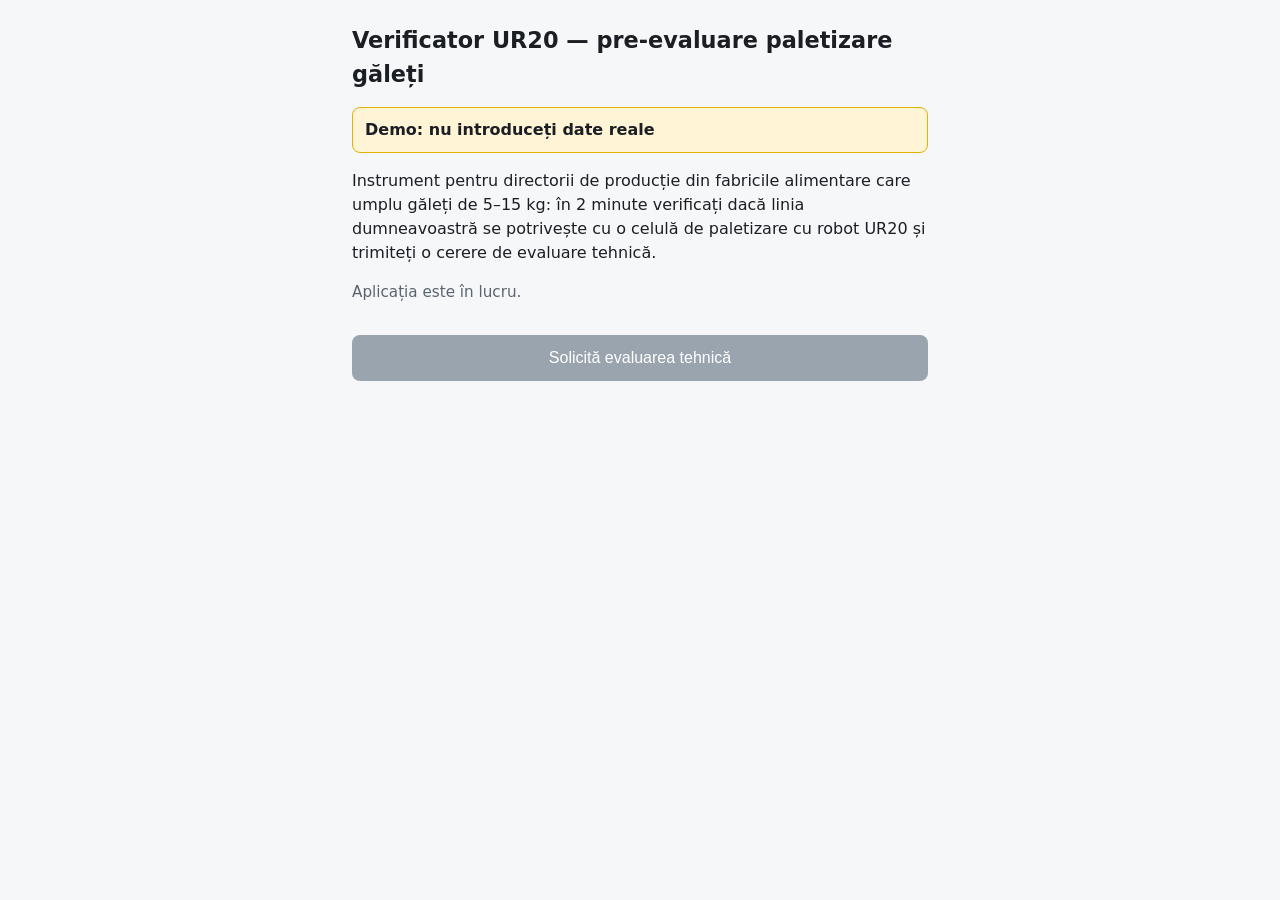
==== index.html @ 336b8db0 "Schelet Verificator UR20 (demo) Co-Authored-By: Claude Opus 5.5 <noreply@anthropic.com>" ====
<!doctype html>
<html lang="ro">
<head>
<meta charset="utf-8">
<meta name="viewport" content="width=device-width, initial-scale=1">
<title>Verificator UR20 — pre-evaluare paletizare găleți</title>
<style>
  body{margin:0;font-family:system-ui,-apple-system,Segoe UI,Roboto,sans-serif;background:#f6f7f9;color:#1b1f24;line-height:1.5}
  main{max-width:36rem;margin:0 auto;padding:24px 16px}
  h1{font-size:1.4rem;margin:0 0 12px}
  .demo{background:#fff4d6;border:1px solid #e0b400;border-radius:8px;padding:10px 12px;font-weight:600}
  .wip{color:#5a6470;font-size:.95rem}
  button{width:100%;padding:14px;font-size:1rem;border:0;border-radius:8px;background:#9aa4ae;color:#fff;margin-top:16px}
</style>
</head>
<body>
<main>
  <h1>Verificator UR20 — pre-evaluare paletizare găleți</h1>
  <p class="demo">Demo: nu introduceți date reale</p>
  <p>Instrument pentru directorii de producție din fabricile alimentare care umplu găleți de 5–15 kg: în 2 minute verificați dacă linia dumneavoastră se potrivește cu o celulă de paletizare cu robot UR20 și trimiteți o cerere de evaluare tehnică.</p>
  <p class="wip">Aplicația este în lucru.</p>
  <button type="button" disabled>Solicită evaluarea tehnică</button>
</main>
</body>
</html>
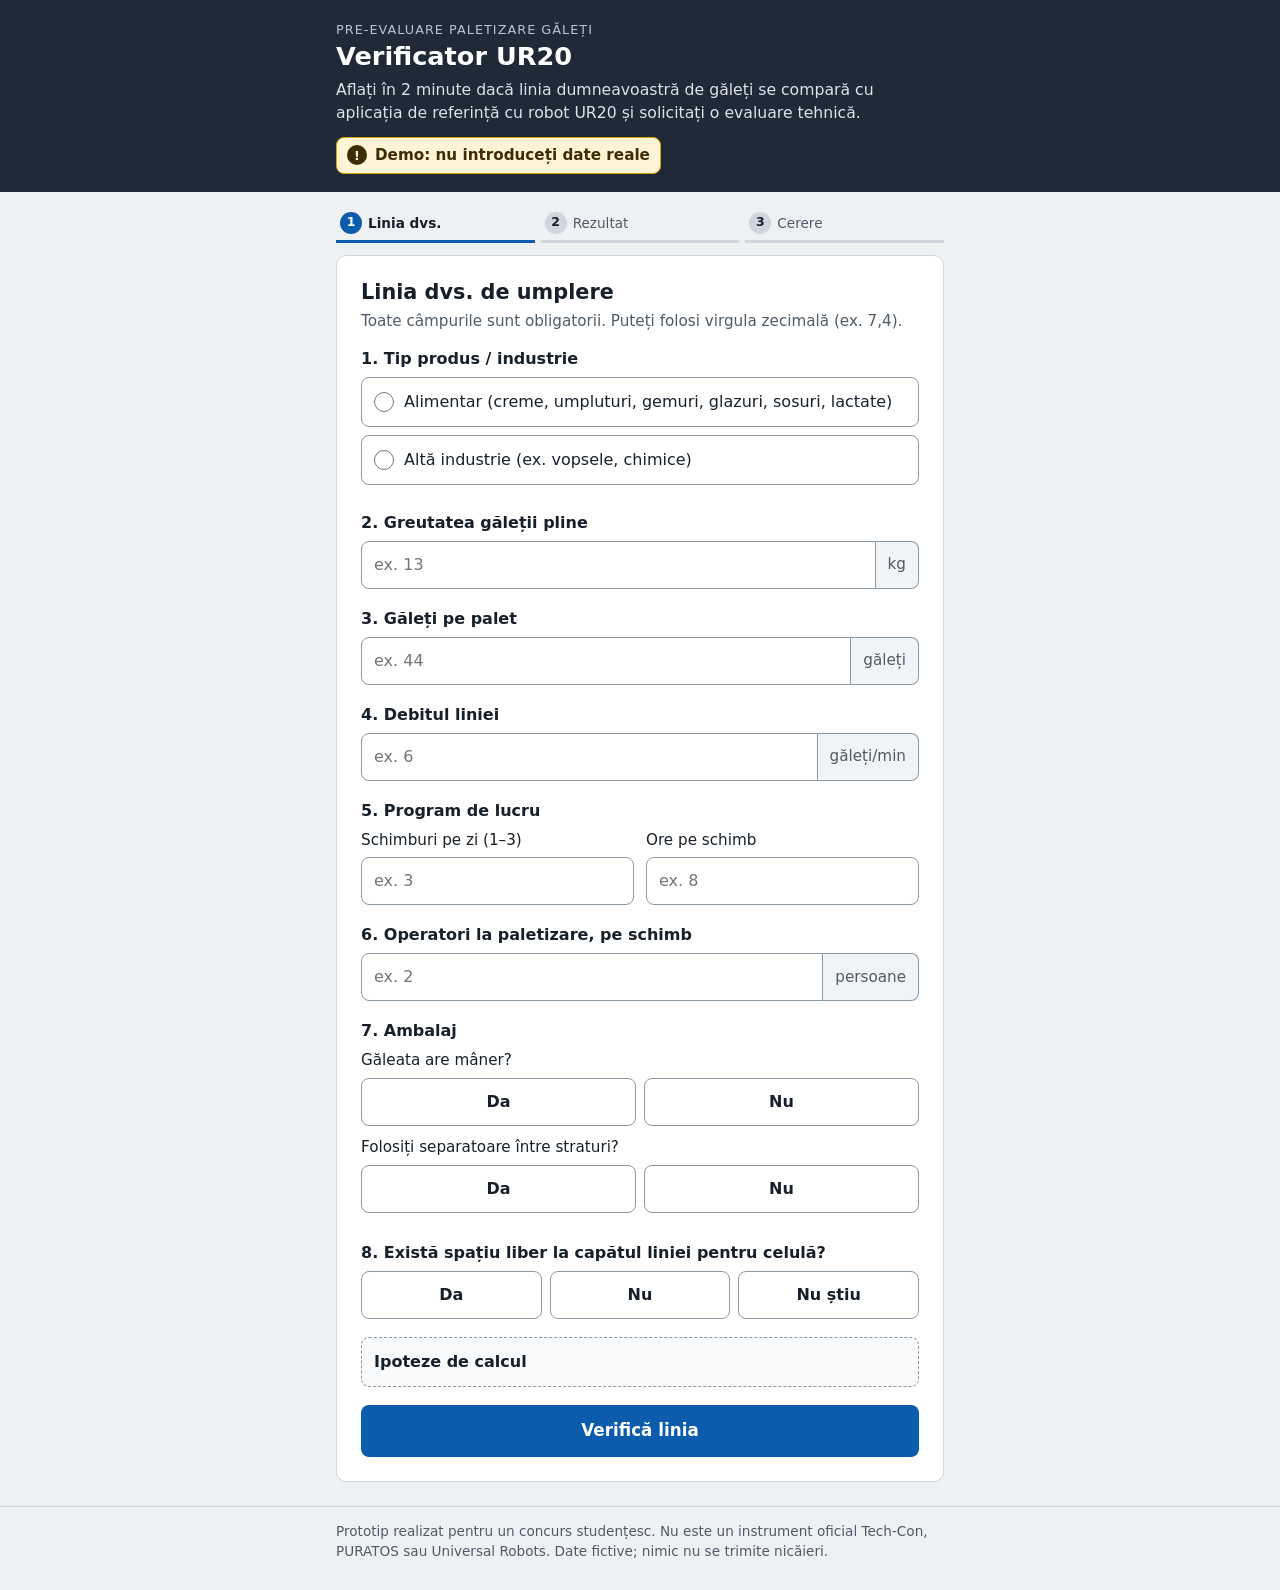
==== commit 042bc098: "B3: formular, rezultat, cerere" ====
--- a/index.html
+++ b/index.html
@@ -2,24 +2,222 @@
 <html lang="ro">
 <head>
 <meta charset="utf-8">
-<meta name="viewport" content="width=device-width, initial-scale=1">
-<title>Verificator UR20 — pre-evaluare paletizare găleți</title>
-<style>
-  body{margin:0;font-family:system-ui,-apple-system,Segoe UI,Roboto,sans-serif;background:#f6f7f9;color:#1b1f24;line-height:1.5}
-  main{max-width:36rem;margin:0 auto;padding:24px 16px}
-  h1{font-size:1.4rem;margin:0 0 12px}
-  .demo{background:#fff4d6;border:1px solid #e0b400;border-radius:8px;padding:10px 12px;font-weight:600}
-  .wip{color:#5a6470;font-size:.95rem}
-  button{width:100%;padding:14px;font-size:1rem;border:0;border-radius:8px;background:#9aa4ae;color:#fff;margin-top:16px}
-</style>
+<meta name="viewport" content="width=device-width, initial-scale=1, viewport-fit=cover">
+<meta name="theme-color" content="#1f2a36">
+<meta name="description" content="Pre-evaluare în 2 minute: se compară linia dvs. de umplere a găleților cu aplicația de referință cu robot UR20.">
+<title>Verificator UR20</title>
+<link rel="stylesheet" href="./style.css">
 </head>
 <body>
-<main>
-  <h1>Verificator UR20 — pre-evaluare paletizare găleți</h1>
-  <p class="demo">Demo: nu introduceți date reale</p>
-  <p>Instrument pentru directorii de producție din fabricile alimentare care umplu găleți de 5–15 kg: în 2 minute verificați dacă linia dumneavoastră se potrivește cu o celulă de paletizare cu robot UR20 și trimiteți o cerere de evaluare tehnică.</p>
-  <p class="wip">Aplicația este în lucru.</p>
-  <button type="button" disabled>Solicită evaluarea tehnică</button>
+<header class="antet">
+  <div class="continut">
+    <p class="supratitlu">Pre-evaluare paletizare găleți</p>
+    <h1>Verificator UR20</h1>
+    <p class="subtitlu">Aflați în 2 minute dacă linia dumneavoastră de găleți se compară cu aplicația de referință cu robot UR20 și solicitați o evaluare tehnică.</p>
+    <p class="demo" role="note"><span class="demo-semn" aria-hidden="true">!</span> Demo: nu introduceți date reale</p>
+  </div>
+</header>
+
+<nav class="pasi continut" aria-label="Pașii verificării">
+  <ol>
+    <li id="pas-ind-1" class="activ" aria-current="step"><span class="nr">1</span> Linia dvs.</li>
+    <li id="pas-ind-2"><span class="nr">2</span> Rezultat</li>
+    <li id="pas-ind-3"><span class="nr">3</span> Cerere</li>
+  </ol>
+</nav>
+
+<main class="continut">
+
+  <!-- PAS 1: formular -->
+  <section id="ecran-linie" class="ecran" aria-labelledby="titlu-linie">
+    <h2 id="titlu-linie" tabindex="-1">Linia dvs. de umplere</h2>
+    <p class="indicatie">Toate câmpurile sunt obligatorii. Puteți folosi virgula zecimală (ex. 7,4).</p>
+
+    <form id="form-linie" novalidate>
+      <fieldset class="camp" id="camp-industrie">
+        <legend>1. Tip produs / industrie</legend>
+        <label class="optiune"><input type="radio" name="industrie" id="industrie-alimentar" value="alimentar"> <span>Alimentar (creme, umpluturi, gemuri, glazuri, sosuri, lactate)</span></label>
+        <label class="optiune"><input type="radio" name="industrie" id="industrie-alta" value="alta"> <span>Altă industrie (ex. vopsele, chimice)</span></label>
+        <p class="eroare" id="err-industrie" aria-live="polite"></p>
+      </fieldset>
+
+      <div class="camp" id="camp-greutate">
+        <label for="greutate">2. Greutatea găleții pline</label>
+        <div class="cu-unitate"><input type="text" id="greutate" name="greutate" inputmode="decimal" autocomplete="off" placeholder="ex. 13" aria-describedby="err-greutate"><span class="unitate">kg</span></div>
+        <p class="eroare" id="err-greutate" aria-live="polite"></p>
+      </div>
+
+      <div class="camp" id="camp-galeti-palet">
+        <label for="galeti-palet">3. Găleți pe palet</label>
+        <div class="cu-unitate"><input type="text" id="galeti-palet" name="galeti-palet" inputmode="decimal" autocomplete="off" placeholder="ex. 44" aria-describedby="err-galeti-palet"><span class="unitate">găleți</span></div>
+        <p class="eroare" id="err-galeti-palet" aria-live="polite"></p>
+      </div>
+
+      <div class="camp" id="camp-debit">
+        <label for="debit">4. Debitul liniei</label>
+        <div class="cu-unitate"><input type="text" id="debit" name="debit" inputmode="decimal" autocomplete="off" placeholder="ex. 6" aria-describedby="err-debit"><span class="unitate">găleți/min</span></div>
+        <p class="eroare" id="err-debit" aria-live="polite"></p>
+      </div>
+
+      <fieldset class="camp" id="camp-program">
+        <legend>5. Program de lucru</legend>
+        <div class="doua">
+          <div>
+            <label for="schimburi" class="sub">Schimburi pe zi (1–3)</label>
+            <input type="text" id="schimburi" name="schimburi" inputmode="numeric" autocomplete="off" placeholder="ex. 3" aria-describedby="err-schimburi">
+            <p class="eroare" id="err-schimburi" aria-live="polite"></p>
+          </div>
+          <div>
+            <label for="ore" class="sub">Ore pe schimb</label>
+            <input type="text" id="ore" name="ore" inputmode="decimal" autocomplete="off" placeholder="ex. 8" aria-describedby="err-ore">
+            <p class="eroare" id="err-ore" aria-live="polite"></p>
+          </div>
+        </div>
+      </fieldset>
+
+      <div class="camp" id="camp-operatori">
+        <label for="operatori">6. Operatori la paletizare, pe schimb</label>
+        <div class="cu-unitate"><input type="text" id="operatori" name="operatori" inputmode="numeric" autocomplete="off" placeholder="ex. 2" aria-describedby="err-operatori"><span class="unitate">persoane</span></div>
+        <p class="eroare" id="err-operatori" aria-live="polite"></p>
+      </div>
+
+      <fieldset class="camp" id="camp-ambalaj">
+        <legend>7. Ambalaj</legend>
+        <div class="intrebare">
+          <p class="sub" id="lbl-maner">Găleata are mâner?</p>
+          <div class="segmente" role="radiogroup" aria-labelledby="lbl-maner">
+            <label class="segment"><input type="radio" name="maner" id="maner-da" value="da"><span>Da</span></label>
+            <label class="segment"><input type="radio" name="maner" id="maner-nu" value="nu"><span>Nu</span></label>
+          </div>
+          <p class="eroare" id="err-maner" aria-live="polite"></p>
+        </div>
+        <div class="intrebare">
+          <p class="sub" id="lbl-separator">Folosiți separatoare între straturi?</p>
+          <div class="segmente" role="radiogroup" aria-labelledby="lbl-separator">
+            <label class="segment"><input type="radio" name="separator" id="separator-da" value="da"><span>Da</span></label>
+            <label class="segment"><input type="radio" name="separator" id="separator-nu" value="nu"><span>Nu</span></label>
+          </div>
+          <p class="eroare" id="err-separator" aria-live="polite"></p>
+        </div>
+      </fieldset>
+
+      <fieldset class="camp" id="camp-spatiu">
+        <legend>8. Există spațiu liber la capătul liniei pentru celulă?</legend>
+        <div class="segmente trei">
+          <label class="segment"><input type="radio" name="spatiu" id="spatiu-da" value="da"><span>Da</span></label>
+          <label class="segment"><input type="radio" name="spatiu" id="spatiu-nu" value="nu"><span>Nu</span></label>
+          <label class="segment"><input type="radio" name="spatiu" id="spatiu-nu_stiu" value="nu_stiu"><span>Nu știu</span></label>
+        </div>
+        <p class="eroare" id="err-spatiu" aria-live="polite"></p>
+      </fieldset>
+
+      <details class="ipoteze" id="ipoteze">
+        <summary>Ipoteze de calcul</summary>
+        <div class="camp" id="camp-gripper">
+          <label for="gripper">Greutatea gripperului (ipoteză, editabilă)</label>
+          <div class="cu-unitate"><input type="text" id="gripper" name="gripper" inputmode="decimal" autocomplete="off" value="5" aria-describedby="err-gripper nota-gripper"><span class="unitate">kg</span></div>
+          <p class="eroare" id="err-gripper" aria-live="polite"></p>
+          <p class="mic" id="nota-gripper">Sarcina totală = greutatea găleții + gripperul; o găleată pe ciclu. Capacitatea UR20 folosită: 20 kg (sarcina nominală din fișa tehnică Universal Robots).</p>
+        </div>
+      </details>
+
+      <div id="zona-exemple"></div>
+
+      <p class="eroare eroare-form" id="err-form" aria-live="polite"></p>
+      <button type="submit" class="btn btn-principal" id="btn-verifica">Verifică linia</button>
+    </form>
+  </section>
+
+  <!-- PAS 2: rezultat -->
+  <section id="ecran-rezultat" class="ecran" aria-labelledby="titlu-rezultat" hidden>
+    <h2 id="titlu-rezultat" tabindex="-1">Rezultatul pre-evaluării</h2>
+
+    <div id="verdict" class="verdict" role="status"></div>
+
+    <div id="bloc-motive" class="bloc" hidden>
+      <h3>De ce</h3>
+      <ul id="lista-motive" class="lista-motive"></ul>
+    </div>
+
+    <div id="bloc-note" class="bloc" hidden>
+      <h3>De reținut</h3>
+      <ul id="lista-note" class="lista-note"></ul>
+    </div>
+
+    <div class="bloc">
+      <h3>Calculele dvs. <span class="eticheta-ipoteza">pe baza datelor introduse și a ipotezelor</span></h3>
+      <div id="calcule" class="calcule"></div>
+    </div>
+
+    <div class="bloc referinta">
+      <h3>Referință PURATOS <span class="eticheta-fapt">rezultate de test</span></h3>
+      <ul class="lista-ref">
+        <li>Găleți de 5 kg și 13 kg; 100 de găleți de 5 kg sau 44 de 13 kg pe europalet.</li>
+        <li>Țintă: minimum 6 găleți/min. Testat: 8,6 găleți/min la 5 kg și 7,4 găleți/min la 13 kg.</li>
+      </ul>
+      <p class="fix">Valorile de referință sunt rezultate de test din aplicația PURATOS, nu garanții pentru linia dumneavoastră.</p>
+      <p class="fix">Rămân manuale: schimbarea paleților și amplasarea separatoarelor.</p>
+      <p class="fix">Celula nu acoperă: transportul paleților, înfolierea și expedierea.</p>
+    </div>
+
+    <div class="actiuni">
+      <button type="button" class="btn btn-principal" id="btn-solicita">Solicită evaluarea tehnică</button>
+      <button type="button" class="btn btn-secundar" id="btn-modifica">Modifică datele</button>
+    </div>
+  </section>
+
+  <!-- PAS 3: cerere -->
+  <section id="ecran-cerere" class="ecran" aria-labelledby="titlu-cerere" hidden>
+    <h2 id="titlu-cerere" tabindex="-1">Cerere de evaluare tehnică</h2>
+    <p class="demo demo-mic" role="note"><span class="demo-semn" aria-hidden="true">!</span> Demo: folosiți date fictive</p>
+    <p class="indicatie">Cererea se salvează doar în acest browser. Dacă lipsește ceva, o salvăm oricum și o marcăm „Cerere incompletă”.</p>
+
+    <form id="form-cerere" novalidate>
+      <div class="camp">
+        <label for="firma">Firma</label>
+        <input type="text" id="firma" name="firma" autocomplete="off" placeholder="ex. Fabrica Demo SRL">
+      </div>
+      <div class="camp">
+        <label for="rol">Rolul dvs.</label>
+        <select id="rol" name="rol">
+          <option value="">Alegeți rolul</option>
+          <option>Director de producție / de fabrică</option>
+          <option>Responsabil investiții</option>
+          <option>Responsabil SSM</option>
+          <option>Alt rol</option>
+        </select>
+      </div>
+      <div class="camp">
+        <label for="judet">Județul fabricii</label>
+        <select id="judet" name="judet">
+          <option value="">Alegeți județul</option>
+        </select>
+      </div>
+      <div class="actiuni">
+        <button type="submit" class="btn btn-principal" id="btn-trimite">Trimite cererea</button>
+        <button type="button" class="btn btn-secundar" id="btn-inapoi-rezultat">Înapoi la rezultat</button>
+      </div>
+    </form>
+  </section>
+
+  <!-- Confirmare: fișa de pre-evaluare -->
+  <section id="ecran-confirmare" class="ecran" aria-labelledby="titlu-confirmare" hidden>
+    <h2 id="titlu-confirmare" tabindex="-1">Fișa de pre-evaluare</h2>
+    <div id="fisa" class="fisa"></div>
+    <div class="actiuni">
+      <button type="button" class="btn btn-secundar" id="btn-completeaza" hidden>Completează datele</button>
+      <button type="button" class="btn btn-principal" id="btn-verificare-noua">Verificare nouă</button>
+    </div>
+  </section>
 </main>
+
+<footer class="subsol">
+  <div class="continut">
+    <p>Prototip realizat pentru un concurs studențesc. Nu este un instrument oficial Tech-Con, PURATOS sau Universal Robots. Date fictive; nimic nu se trimite nicăieri.</p>
+  </div>
+</footer>
+
+<script src="./logic.js"></script>
+<script src="./app.js"></script>
 </body>
 </html>
--- a/style.css
+++ b/style.css
@@ -0,0 +1,218 @@
+:root {
+  --fundal: #eef1f4;
+  --suprafata: #ffffff;
+  --text: #17202a;
+  --text-slab: #4f5b67;
+  --linie: #cfd6dd;
+  --accent: #1f2a36;
+  --accent-text: #ffffff;
+  --actiune: #0b5cad;
+  --actiune-hover: #094a8b;
+  --eroare: #b3261e;
+  --ok: #1e6b34;
+  --ok-fundal: #e5f3e9;
+  --atentie: #8a5300;
+  --atentie-fundal: #fff2d9;
+  --stop: #a3221a;
+  --stop-fundal: #fbe7e5;
+  --demo-fundal: #fff4d6;
+  --demo-linie: #d9a400;
+  --raza: 10px;
+  color-scheme: light;
+}
+
+* { box-sizing: border-box; }
+html { -webkit-text-size-adjust: 100%; }
+body {
+  margin: 0;
+  font-family: system-ui, -apple-system, "Segoe UI", Roboto, "Helvetica Neue", Arial, sans-serif;
+  font-size: 16px;
+  line-height: 1.5;
+  color: var(--text);
+  background: var(--fundal);
+  overflow-wrap: break-word;
+}
+[hidden] { display: none !important; }
+
+.continut { max-width: 640px; margin: 0 auto; padding-left: 16px; padding-right: 16px; }
+
+/* Antet */
+.antet { background: var(--accent); color: var(--accent-text); padding: 20px 0 18px; padding-top: max(20px, env(safe-area-inset-top)); }
+.supratitlu { margin: 0; font-size: .8rem; letter-spacing: .08em; text-transform: uppercase; color: #b9c4cf; }
+.antet h1 { margin: 2px 0 6px; font-size: 1.6rem; line-height: 1.2; }
+.subtitlu { margin: 0 0 12px; color: #dbe2e9; font-size: .98rem; }
+.demo {
+  display: inline-flex; align-items: center; gap: 8px; margin: 0;
+  background: var(--demo-fundal); color: #3d2d00; border: 1px solid var(--demo-linie);
+  border-radius: 8px; padding: 6px 10px; font-weight: 600; font-size: .95rem;
+}
+.demo-semn {
+  display: inline-grid; place-items: center; width: 20px; height: 20px; border-radius: 50%;
+  background: #3d2d00; color: var(--demo-fundal); font-size: .8rem; font-weight: 800; flex: none;
+}
+.demo-mic { margin-bottom: 8px; }
+
+/* Indicator pași */
+.pasi ol { list-style: none; display: flex; gap: 6px; margin: 14px auto 4px; padding: 0; }
+.pasi li {
+  flex: 1; display: flex; align-items: center; gap: 6px; min-width: 0;
+  font-size: .85rem; color: var(--text-slab); padding: 6px 4px; border-bottom: 3px solid var(--linie);
+  white-space: nowrap;
+}
+.pasi .nr {
+  display: inline-grid; place-items: center; width: 22px; height: 22px; border-radius: 50%; flex: none;
+  background: var(--linie); color: var(--text); font-size: .78rem; font-weight: 700;
+}
+.pasi li.activ { color: var(--text); font-weight: 700; border-color: var(--actiune); }
+.pasi li.activ .nr { background: var(--actiune); color: #fff; }
+.pasi li.gata { border-color: var(--ok); }
+.pasi li.gata .nr { background: var(--ok); color: #fff; }
+
+main { padding-bottom: 24px; }
+.ecran { background: var(--suprafata); border: 1px solid var(--linie); border-radius: var(--raza); padding: 18px 16px 20px; margin-top: 12px; }
+.ecran h2 { margin: 0 0 4px; font-size: 1.3rem; line-height: 1.25; }
+.ecran h2:focus { outline: none; }
+.indicatie { margin: 0 0 14px; color: var(--text-slab); font-size: .95rem; }
+
+/* Câmpuri */
+fieldset { border: 0; margin: 0; padding: 0; min-width: 0; }
+.camp { margin: 0 0 18px; padding: 0; }
+.camp > label, legend { display: block; font-weight: 650; margin-bottom: 6px; padding: 0; }
+.sub { display: block; font-weight: 500; margin: 0 0 6px; font-size: .95rem; }
+
+input[type="text"], select {
+  width: 100%; min-height: 48px; padding: 10px 12px;
+  font: inherit; font-size: 16px; color: var(--text);
+  background: #fff; border: 1px solid #8c98a4; border-radius: 8px;
+  -webkit-appearance: none; appearance: none;
+}
+select {
+  background-image: linear-gradient(45deg, transparent 50%, var(--text-slab) 50%), linear-gradient(135deg, var(--text-slab) 50%, transparent 50%);
+  background-position: calc(100% - 20px) 50%, calc(100% - 14px) 50%;
+  background-size: 6px 6px; background-repeat: no-repeat; padding-right: 36px;
+}
+input[type="text"]:focus, select:focus { outline: 3px solid rgba(11, 92, 173, .35); outline-offset: 0; border-color: var(--actiune); }
+input[aria-invalid="true"] { border-color: var(--eroare); border-width: 2px; }
+
+.cu-unitate { display: flex; align-items: stretch; }
+.cu-unitate input { border-top-right-radius: 0; border-bottom-right-radius: 0; flex: 1; min-width: 0; }
+.unitate {
+  display: flex; align-items: center; padding: 0 12px; background: #f1f4f7; color: var(--text-slab);
+  border: 1px solid #8c98a4; border-left: 0; border-radius: 0 8px 8px 0; font-size: .95rem; white-space: nowrap;
+}
+.doua { display: grid; grid-template-columns: 1fr 1fr; gap: 12px; }
+
+.optiune, .camp > label.optiune {
+  display: flex; align-items: flex-start; gap: 10px; min-height: 48px; padding: 12px;
+  border: 1px solid #8c98a4; border-radius: 8px; margin-bottom: 8px; cursor: pointer; font-weight: 400;
+}
+.optiune input { width: 20px; height: 20px; margin: 2px 0 0; flex: none; accent-color: var(--actiune); }
+.optiune:has(input:checked) { border-color: var(--actiune); background: #eaf2fb; box-shadow: inset 0 0 0 1px var(--actiune); }
+
+.intrebare { margin-bottom: 10px; }
+.segmente { display: grid; grid-template-columns: 1fr 1fr; gap: 8px; }
+.segmente.trei { grid-template-columns: 1fr 1fr 1fr; }
+.segment { position: relative; display: block; cursor: pointer; }
+.segment input { position: absolute; opacity: 0; width: 1px; height: 1px; }
+.segment span {
+  display: flex; align-items: center; justify-content: center; min-height: 48px; padding: 8px;
+  border: 1px solid #8c98a4; border-radius: 8px; font-weight: 600; background: #fff; text-align: center;
+}
+.segment input:checked + span { background: var(--actiune); border-color: var(--actiune); color: #fff; }
+.segment input:checked + span::before { content: "✓"; margin-right: 6px; }
+.segment input:focus-visible + span { outline: 3px solid rgba(11, 92, 173, .45); outline-offset: 2px; }
+
+.eroare { margin: 6px 0 0; color: var(--eroare); font-size: .92rem; font-weight: 600; }
+.eroare:empty { display: none; }
+.eroare-form { margin-bottom: 8px; }
+
+.ipoteze { border: 1px dashed #8c98a4; border-radius: 8px; padding: 0 12px; margin: 0 0 18px; background: #f8fafb; }
+.ipoteze summary { min-height: 48px; display: flex; align-items: center; cursor: pointer; font-weight: 600; }
+.ipoteze[open] { padding-bottom: 4px; }
+.mic { margin: 6px 0 0; font-size: .88rem; color: var(--text-slab); }
+
+/* Butoane */
+.btn {
+  display: block; width: 100%; min-height: 52px; padding: 12px 16px; margin: 0;
+  font: inherit; font-weight: 700; font-size: 1.05rem; border-radius: 8px; cursor: pointer;
+  -webkit-tap-highlight-color: transparent; touch-action: manipulation;
+}
+.btn-principal { background: var(--actiune); color: #fff; border: 0; }
+.btn-principal:active { background: var(--actiune-hover); }
+.btn-secundar { background: #fff; color: var(--actiune); border: 2px solid var(--actiune); }
+.btn:focus-visible { outline: 3px solid rgba(11, 92, 173, .45); outline-offset: 2px; }
+@media (hover: hover) { .btn-principal:hover { background: var(--actiune-hover); } .btn-secundar:hover { background: #eaf2fb; } }
+.actiuni { display: grid; gap: 10px; margin-top: 18px; }
+
+/* Rezultat */
+.verdict {
+  display: flex; gap: 12px; align-items: flex-start; padding: 14px; border-radius: var(--raza);
+  border: 2px solid; margin: 12px 0 4px;
+}
+.verdict .pictograma { flex: none; width: 36px; height: 36px; }
+.verdict .eticheta { margin: 0; font-size: .8rem; text-transform: uppercase; letter-spacing: .06em; font-weight: 700; }
+.verdict .text { margin: 0; font-size: 1.2rem; font-weight: 800; line-height: 1.25; }
+.verdict-potrivit { background: var(--ok-fundal); border-color: var(--ok); color: var(--ok); }
+.verdict-validare { background: var(--atentie-fundal); border-color: #c98a1a; color: var(--atentie); }
+.verdict-in_afara { background: var(--stop-fundal); border-color: var(--stop); color: var(--stop); }
+
+.bloc { margin-top: 18px; }
+.bloc h3 { margin: 0 0 8px; font-size: 1.05rem; }
+.lista-motive, .lista-note, .lista-ref { margin: 0; padding-left: 20px; }
+.lista-motive li, .lista-note li, .lista-ref li { margin-bottom: 6px; }
+.lista-note { color: var(--text-slab); }
+
+.eticheta-ipoteza, .eticheta-fapt {
+  display: inline-block; vertical-align: middle; margin-left: 4px; padding: 1px 8px; border-radius: 999px;
+  font-size: .75rem; font-weight: 600;
+}
+.eticheta-ipoteza { background: #eef0f3; color: var(--text-slab); border: 1px dashed #8c98a4; }
+.eticheta-fapt { background: #e3ecf6; color: #123f6b; border: 1px solid #9cb7d4; }
+
+.calcule { display: grid; grid-template-columns: 1fr 1fr; gap: 8px; }
+.card {
+  background: #f6f8fa; border: 1px solid var(--linie); border-radius: 8px; padding: 10px 12px; min-width: 0;
+}
+.card.lat { grid-column: 1 / -1; }
+.card .val { display: block; font-size: 1.35rem; font-weight: 800; line-height: 1.2; font-variant-numeric: tabular-nums; }
+.card .val small { font-size: .85rem; font-weight: 600; color: var(--text-slab); }
+.card .desc { display: block; font-size: .85rem; color: var(--text-slab); line-height: 1.35; margin-top: 2px; }
+.bara { height: 8px; background: #dde3e9; border-radius: 4px; margin-top: 8px; overflow: hidden; }
+.bara span { display: block; height: 100%; background: var(--actiune); border-radius: 4px; }
+.bara.peste span { background: var(--stop); }
+
+.referinta { background: #f3f7fb; border: 1px solid #c9d8e8; border-radius: 8px; padding: 12px; }
+.fix { margin: 8px 0 0; font-size: .95rem; padding-left: 10px; border-left: 3px solid #9cb7d4; }
+
+/* Fișa */
+.fisa { margin-top: 10px; }
+.fisa-antet { display: flex; justify-content: space-between; gap: 8px; flex-wrap: wrap; font-size: .9rem; color: var(--text-slab); margin-bottom: 10px; }
+.fisa-antet strong { color: var(--text); }
+.calificare { border-radius: 8px; padding: 12px; margin: 10px 0; border: 2px solid; }
+.calificare .titlu { margin: 0; font-weight: 800; font-size: 1.1rem; display: flex; align-items: center; gap: 8px; }
+.calificare .titlu svg { width: 24px; height: 24px; flex: none; }
+.calificare ul { margin: 8px 0 0; padding-left: 20px; }
+.calificare-relevanta { background: var(--ok-fundal); border-color: var(--ok); color: var(--ok); }
+.calificare-incompleta { background: var(--atentie-fundal); border-color: #c98a1a; color: var(--atentie); }
+.calificare-incompleta ul { color: var(--text); }
+.alocare { background: #f6f8fa; border: 1px solid var(--linie); border-radius: 8px; padding: 10px 12px; margin: 10px 0; }
+.alocare p { margin: 0; }
+.tabel-date { width: 100%; border-collapse: collapse; font-size: .95rem; margin-top: 6px; }
+.tabel-date th, .tabel-date td { text-align: left; padding: 7px 4px; border-bottom: 1px solid var(--linie); vertical-align: top; }
+.tabel-date th { font-weight: 500; color: var(--text-slab); width: 55%; }
+.tabel-date td { font-weight: 650; }
+
+/* Subsol */
+.subsol { border-top: 1px solid var(--linie); padding: 14px 0 28px; padding-bottom: max(28px, env(safe-area-inset-bottom)); color: var(--text-slab); font-size: .85rem; }
+.subsol p { margin: 0; }
+
+@media (min-width: 560px) {
+  .ecran { padding: 24px; }
+}
+@media (max-width: 370px) {
+  .pasi li { font-size: .78rem; gap: 4px; }
+}
+@media (prefers-reduced-motion: no-preference) {
+  .ecran:not([hidden]) { animation: intra .18s ease-out; }
+  @keyframes intra { from { opacity: 0; transform: translateY(6px); } to { opacity: 1; transform: none; } }
+}
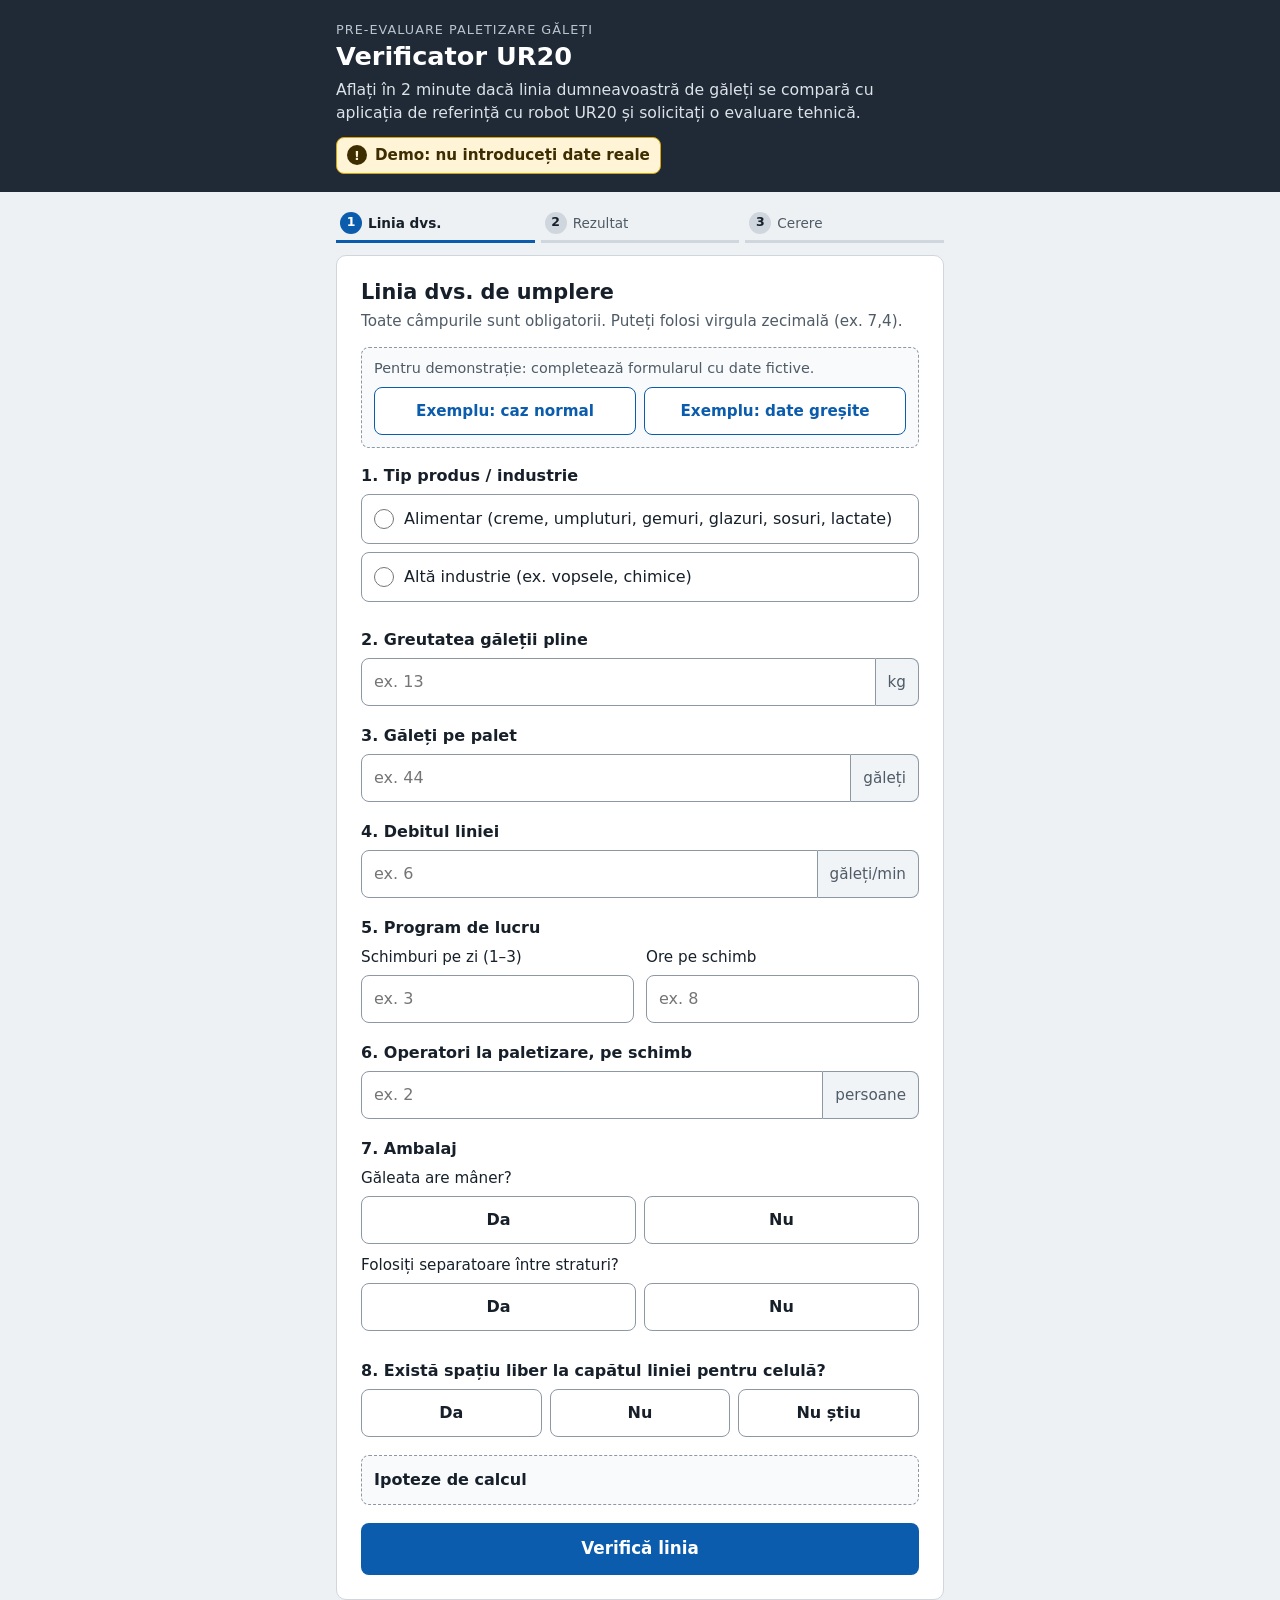
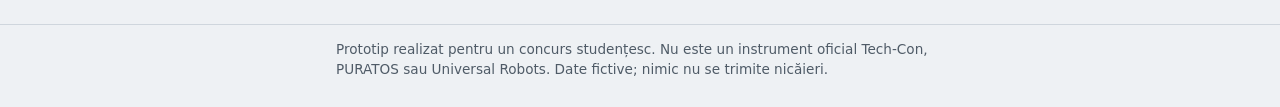
==== commit 039d14bb: "B4: validare langa camp + exemple pentru juriu Co-Authored-By: Claude Fable 5.2 <noreply@anthropic.c" ====
--- a/index.html
+++ b/index.html
@@ -33,6 +33,16 @@
     <h2 id="titlu-linie" tabindex="-1">Linia dvs. de umplere</h2>
     <p class="indicatie">Toate câmpurile sunt obligatorii. Puteți folosi virgula zecimală (ex. 7,4).</p>
 
+    <div id="zona-exemple" class="zona-exemple">
+      <p class="exemple-text" id="exemple-text">Pentru demonstrație: completează formularul cu date fictive.</p>
+      <div class="exemple-butoane">
+        <button type="button" class="btn btn-mic" id="btn-exemplu-normal" aria-describedby="exemple-text">Exemplu: caz normal</button>
+        <button type="button" class="btn btn-mic" id="btn-exemplu-gresit" aria-describedby="exemple-text">Exemplu: date greșite</button>
+      </div>
+    </div>
+
+    <div id="rezumat-erori" class="rezumat-erori" role="alert" hidden></div>
+
     <form id="form-linie" novalidate>
       <fieldset class="camp" id="camp-industrie">
         <legend>1. Tip produs / industrie</legend>
@@ -120,8 +130,6 @@
           <p class="mic" id="nota-gripper">Sarcina totală = greutatea găleții + gripperul; o găleată pe ciclu. Capacitatea UR20 folosită: 20 kg (sarcina nominală din fișa tehnică Universal Robots).</p>
         </div>
       </details>
-
-      <div id="zona-exemple"></div>
 
       <p class="eroare eroare-form" id="err-form" aria-live="polite"></p>
       <button type="submit" class="btn btn-principal" id="btn-verifica">Verifică linia</button>
@@ -172,6 +180,8 @@
     <p class="demo demo-mic" role="note"><span class="demo-semn" aria-hidden="true">!</span> Demo: folosiți date fictive</p>
     <p class="indicatie">Cererea se salvează doar în acest browser. Dacă lipsește ceva, o salvăm oricum și o marcăm „Cerere incompletă”.</p>
 
+    <button type="button" class="btn btn-mic btn-fictive" id="btn-date-fictive">Completează cu date fictive</button>
+
     <form id="form-cerere" novalidate>
       <div class="camp">
         <label for="firma">Firma</label>
--- a/style.css
+++ b/style.css
@@ -122,8 +122,34 @@
 .segment input:checked + span::before { content: "✓"; margin-right: 6px; }
 .segment input:focus-visible + span { outline: 3px solid rgba(11, 92, 173, .45); outline-offset: 2px; }
 
-.eroare { margin: 6px 0 0; color: var(--eroare); font-size: .92rem; font-weight: 600; }
+.eroare { display: flex; align-items: flex-start; gap: 6px; margin: 6px 0 0; color: var(--eroare); font-size: .92rem; font-weight: 600; line-height: 1.35; }
 .eroare:empty { display: none; }
+.ico-mesaj { width: 18px; height: 18px; flex: none; margin-top: 1px; }
+.eroare.avertisment {
+  display: block; color: var(--atentie); background: var(--atentie-fundal); border: 1px solid #c98a1a;
+  border-radius: 8px; padding: 8px 10px; font-weight: 500;
+}
+.eroare.avertisment .ico-mesaj { display: inline-block; vertical-align: -3px; margin-right: 4px; }
+.eroare.avertisment strong { font-weight: 800; }
+.are-eroare > .optiune, .are-eroare .segment span, .are-eroare > .cu-unitate .unitate { border-color: var(--eroare); }
+.are-eroare > .optiune, .are-eroare .segment span { box-shadow: inset 0 0 0 1px var(--eroare); }
+.are-eroare > .cu-unitate .unitate { border-width: 2px; border-left: 0; }
+.rezumat-erori {
+  display: flex; align-items: flex-start; gap: 8px; margin: 0 0 14px; padding: 10px 12px; border-radius: 8px;
+  background: var(--stop-fundal); border: 2px solid var(--eroare); color: var(--eroare); font-weight: 700;
+}
+.rezumat-erori .ico-mesaj { width: 20px; height: 20px; }
+
+/* Exemple pentru juriu */
+.zona-exemple { border: 1px dashed #8c98a4; border-radius: 8px; background: #f8fafb; padding: 10px 12px 12px; margin: 0 0 16px; }
+.exemple-text { margin: 0 0 8px; font-size: .9rem; color: var(--text-slab); }
+.exemple-butoane { display: grid; grid-template-columns: 1fr 1fr; gap: 8px; }
+.btn.btn-mic {
+  min-height: 48px; padding: 8px 10px; font-size: .95rem; font-weight: 650;
+  background: #fff; color: var(--actiune); border: 1px solid var(--actiune);
+}
+@media (hover: hover) { .btn.btn-mic:hover { background: #eaf2fb; } }
+.btn.btn-fictive { width: auto; margin: 0 0 14px; }
 .eroare-form { margin-bottom: 8px; }
 
 .ipoteze { border: 1px dashed #8c98a4; border-radius: 8px; padding: 0 12px; margin: 0 0 18px; background: #f8fafb; }
@@ -211,6 +237,7 @@
 }
 @media (max-width: 370px) {
   .pasi li { font-size: .78rem; gap: 4px; }
+  .doua .sub { font-size: .88rem; }
 }
 @media (prefers-reduced-motion: no-preference) {
   .ecran:not([hidden]) { animation: intra .18s ease-out; }
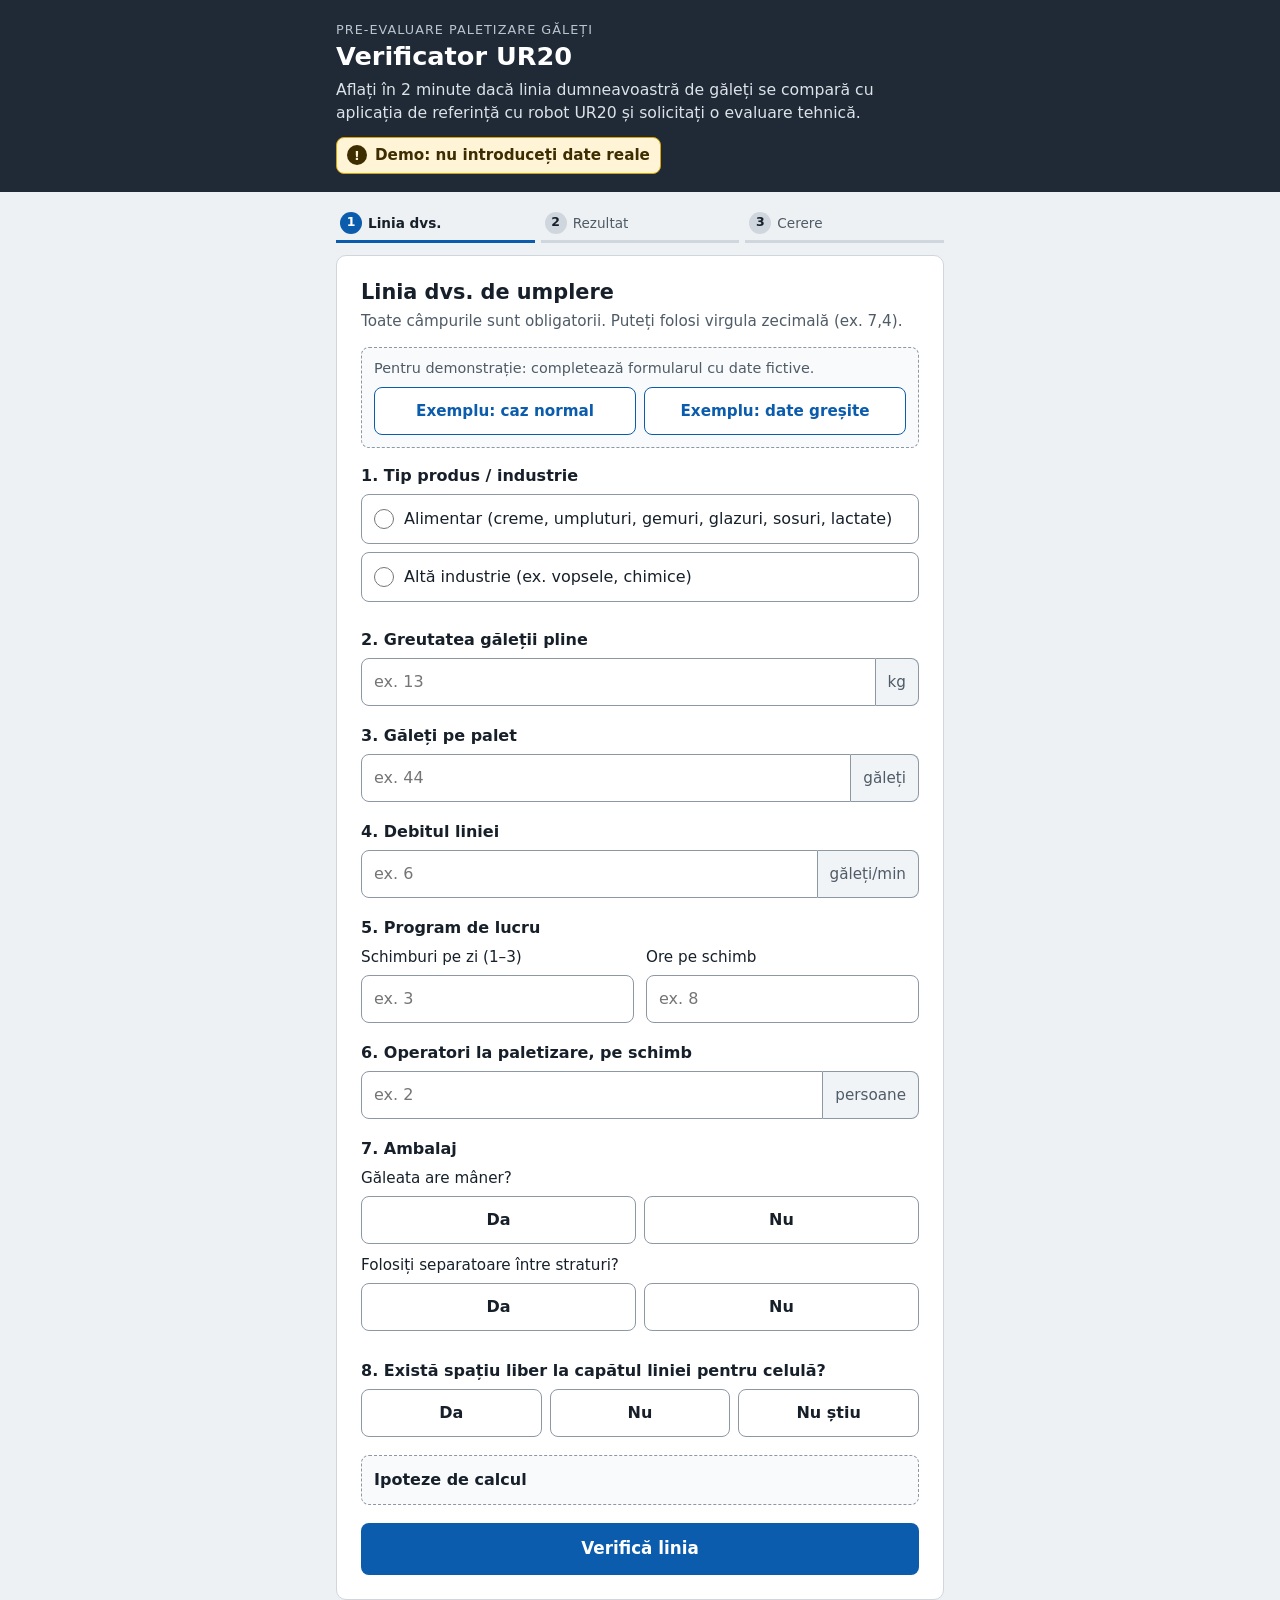
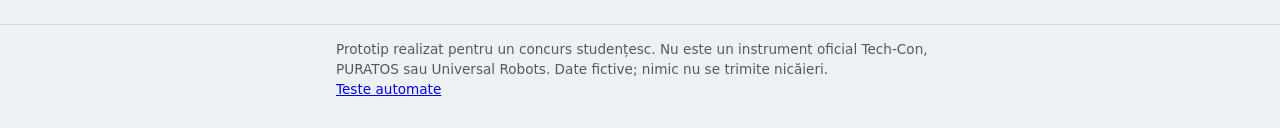
==== commit 5fadcc6b: "B5: pagina de teste Co-Authored-By: Claude Fable 5.2 <noreply@anthropic.com> Claude-Session: https:/" ====
--- a/index.html
+++ b/index.html
@@ -224,6 +224,7 @@
 <footer class="subsol">
   <div class="continut">
     <p>Prototip realizat pentru un concurs studențesc. Nu este un instrument oficial Tech-Con, PURATOS sau Universal Robots. Date fictive; nimic nu se trimite nicăieri.</p>
+    <p><a href="./test.html">Teste automate</a></p>
   </div>
 </footer>
 
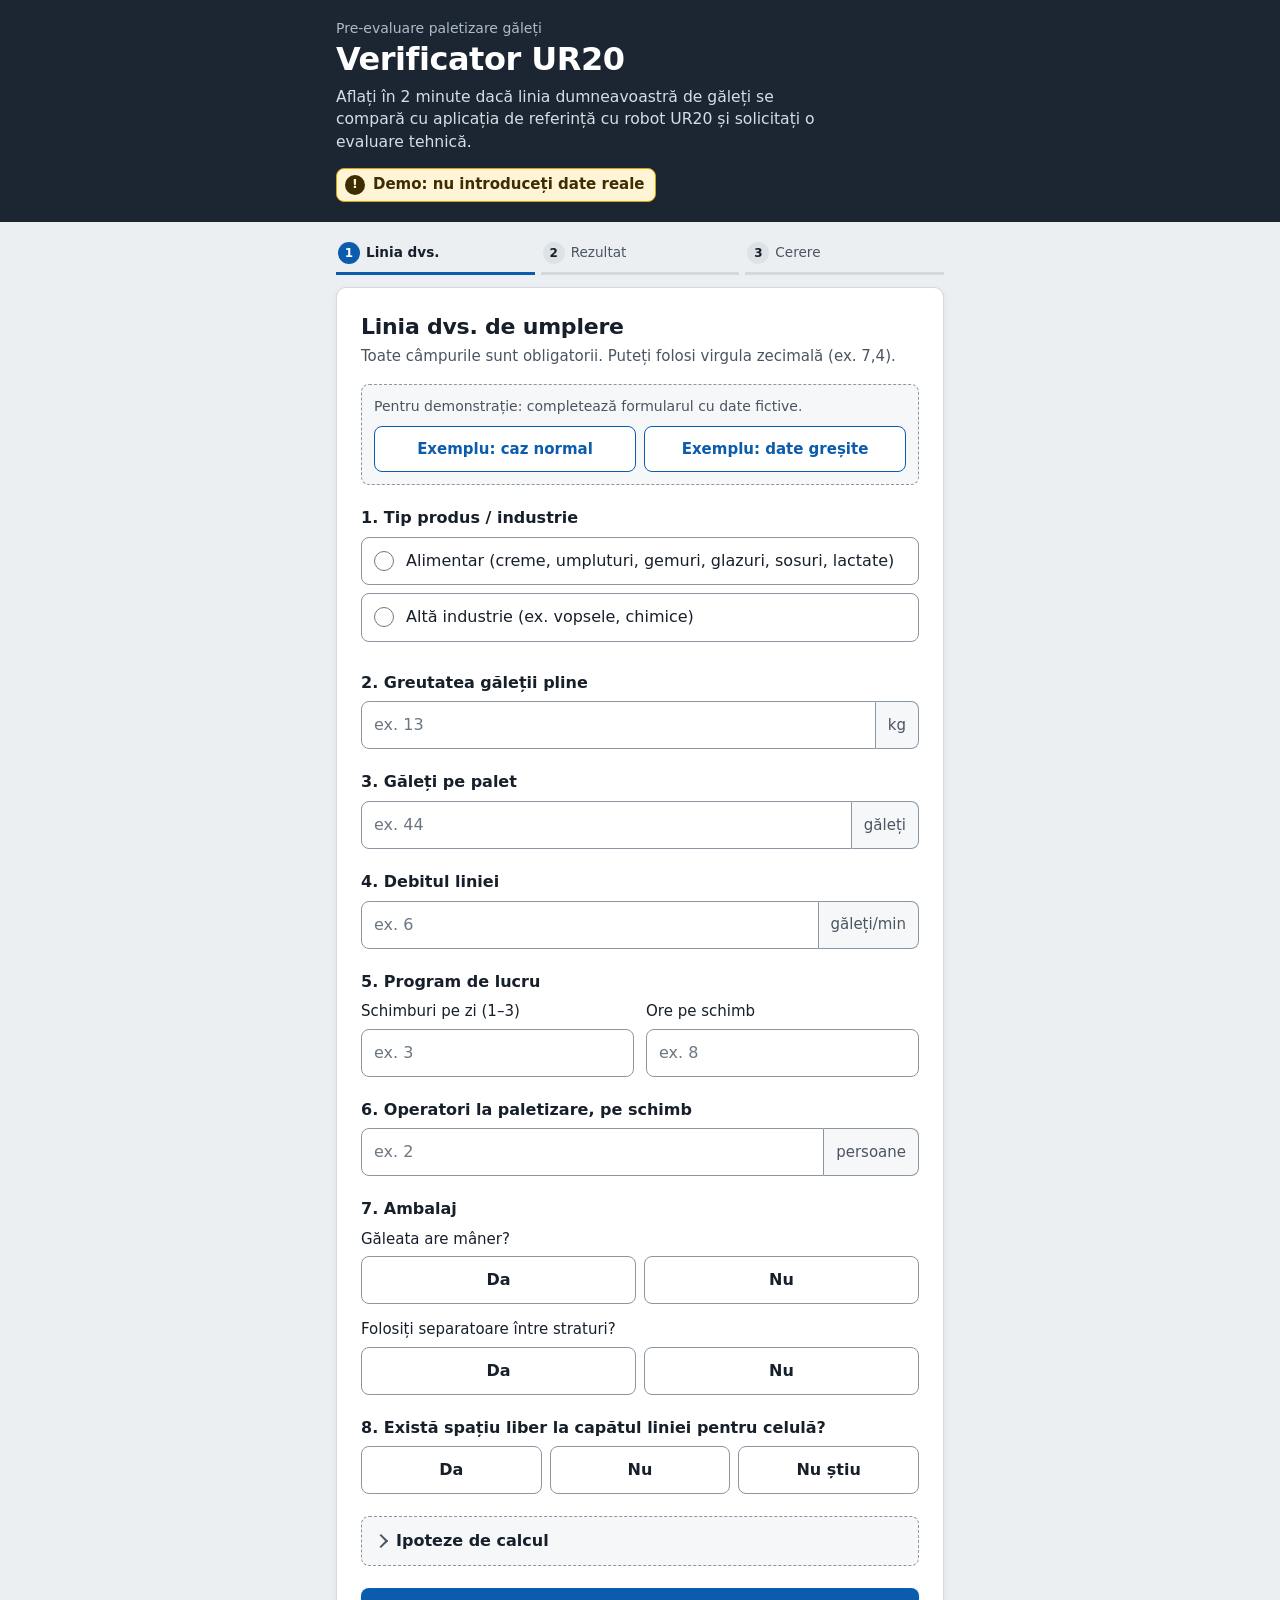
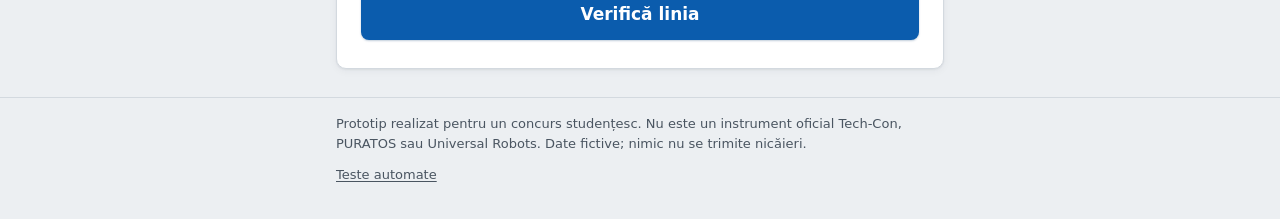
==== commit 91994d6a: "Design final + manifest si pictograma Co-Authored-By: Claude Fable 5.2 <noreply@anthropic.com> Claud" ====
--- a/index.html
+++ b/index.html
@@ -3,7 +3,11 @@
 <head>
 <meta charset="utf-8">
 <meta name="viewport" content="width=device-width, initial-scale=1, viewport-fit=cover">
-<meta name="theme-color" content="#1f2a36">
+<meta name="theme-color" content="#1c2632">
+<link rel="manifest" href="./manifest.webmanifest">
+<link rel="icon" href="./icon.svg" type="image/svg+xml">
+<link rel="icon" href="./icon-192.png" type="image/png" sizes="192x192">
+<link rel="apple-touch-icon" href="./apple-touch-icon.png">
 <meta name="description" content="Pre-evaluare în 2 minute: se compară linia dvs. de umplere a găleților cu aplicația de referință cu robot UR20.">
 <title>Verificator UR20</title>
 <link rel="stylesheet" href="./style.css">
--- a/style.css
+++ b/style.css
@@ -1,23 +1,31 @@
 :root {
-  --fundal: #eef1f4;
+  --fundal: #eceff2;
   --suprafata: #ffffff;
+  --suprafata-2: #f5f7f9;
   --text: #17202a;
-  --text-slab: #4f5b67;
-  --linie: #cfd6dd;
-  --accent: #1f2a36;
+  --text-slab: #4a5561;
+  --linie: #d3d9df;
+  --linie-tare: #8a96a2;
+  --accent: #1c2632;
   --accent-text: #ffffff;
   --actiune: #0b5cad;
   --actiune-hover: #094a8b;
+  --actiune-fundal: #eaf2fb;
+  --focus: rgba(11, 92, 173, .45);
   --eroare: #b3261e;
   --ok: #1e6b34;
-  --ok-fundal: #e5f3e9;
-  --atentie: #8a5300;
-  --atentie-fundal: #fff2d9;
+  --ok-fundal: #e8f4eb;
+  --atentie: #7f4c00;
+  --atentie-linie: #c98a1a;
+  --atentie-fundal: #fff3dc;
   --stop: #a3221a;
-  --stop-fundal: #fbe7e5;
+  --stop-fundal: #fbe9e7;
   --demo-fundal: #fff4d6;
   --demo-linie: #d9a400;
   --raza: 10px;
+  --raza-mica: 8px;
+  --umbra: 0 1px 2px rgba(28, 38, 50, .06), 0 2px 8px rgba(28, 38, 50, .05);
+  --ease-out: cubic-bezier(0.23, 1, 0.32, 1);
   color-scheme: light;
 }
 
@@ -31,215 +39,285 @@
   color: var(--text);
   background: var(--fundal);
   overflow-wrap: break-word;
+  -webkit-font-smoothing: antialiased;
+  text-rendering: optimizeLegibility;
 }
 [hidden] { display: none !important; }
+::selection { background: #cfe0f3; color: var(--text); }
+h1, h2, h3 { text-wrap: balance; }
+p, li { text-wrap: pretty; }
+a { color: var(--actiune); text-underline-offset: .18em; text-decoration-thickness: 1px; }
+a:focus-visible { outline: 3px solid var(--focus); outline-offset: 2px; border-radius: 2px; }
 
 .continut { max-width: 640px; margin: 0 auto; padding-left: 16px; padding-right: 16px; }
 
 /* Antet */
-.antet { background: var(--accent); color: var(--accent-text); padding: 20px 0 18px; padding-top: max(20px, env(safe-area-inset-top)); }
-.supratitlu { margin: 0; font-size: .8rem; letter-spacing: .08em; text-transform: uppercase; color: #b9c4cf; }
-.antet h1 { margin: 2px 0 6px; font-size: 1.6rem; line-height: 1.2; }
-.subtitlu { margin: 0 0 12px; color: #dbe2e9; font-size: .98rem; }
+.antet { background: var(--accent); color: var(--accent-text); padding: 18px 0 20px; padding-top: max(18px, env(safe-area-inset-top)); }
+.supratitlu { margin: 0; font-size: .875rem; font-weight: 500; color: #aebac6; }
+.antet h1 { margin: 2px 0 8px; font-size: 1.75rem; line-height: 1.15; font-weight: 750; letter-spacing: -0.015em; }
+.subtitlu { margin: 0 0 14px; color: #d5dde5; font-size: .975rem; line-height: 1.45; max-width: 52ch; }
 .demo {
   display: inline-flex; align-items: center; gap: 8px; margin: 0;
   background: var(--demo-fundal); color: #3d2d00; border: 1px solid var(--demo-linie);
-  border-radius: 8px; padding: 6px 10px; font-weight: 600; font-size: .95rem;
+  border-radius: var(--raza-mica); padding: 6px 10px 6px 8px; font-weight: 600; font-size: .9375rem; line-height: 1.3;
 }
 .demo-semn {
   display: inline-grid; place-items: center; width: 20px; height: 20px; border-radius: 50%;
   background: #3d2d00; color: var(--demo-fundal); font-size: .8rem; font-weight: 800; flex: none;
 }
-.demo-mic { margin-bottom: 8px; }
+.demo-mic { margin-bottom: 10px; }
 
 /* Indicator pași */
-.pasi ol { list-style: none; display: flex; gap: 6px; margin: 14px auto 4px; padding: 0; }
+.pasi ol { list-style: none; display: flex; gap: 6px; margin: 14px auto 2px; padding: 0; }
 .pasi li {
   flex: 1; display: flex; align-items: center; gap: 6px; min-width: 0;
-  font-size: .85rem; color: var(--text-slab); padding: 6px 4px; border-bottom: 3px solid var(--linie);
+  font-size: .85rem; color: var(--text-slab); padding: 6px 2px 8px; border-bottom: 3px solid var(--linie);
   white-space: nowrap;
 }
 .pasi .nr {
   display: inline-grid; place-items: center; width: 22px; height: 22px; border-radius: 50%; flex: none;
-  background: var(--linie); color: var(--text); font-size: .78rem; font-weight: 700;
+  background: #dde2e7; color: var(--text); font-size: .75rem; font-weight: 700; font-variant-numeric: tabular-nums;
 }
 .pasi li.activ { color: var(--text); font-weight: 700; border-color: var(--actiune); }
 .pasi li.activ .nr { background: var(--actiune); color: #fff; }
-.pasi li.gata { border-color: var(--ok); }
+.pasi li.gata { border-color: var(--ok); color: var(--text); }
 .pasi li.gata .nr { background: var(--ok); color: #fff; }
 
-main { padding-bottom: 24px; }
-.ecran { background: var(--suprafata); border: 1px solid var(--linie); border-radius: var(--raza); padding: 18px 16px 20px; margin-top: 12px; }
-.ecran h2 { margin: 0 0 4px; font-size: 1.3rem; line-height: 1.25; }
+main { padding-bottom: 28px; }
+/* Pe telefon, ecranul e o foaie albă pe toată lățimea (fără card în card); de la 560 px devine card. */
+.ecran {
+  background: var(--suprafata); border-top: 1px solid var(--linie); border-bottom: 1px solid var(--linie);
+  margin: 12px -16px 0; padding: 20px 16px 24px;
+}
+.ecran h2 { margin: 0 0 6px; font-size: 1.375rem; line-height: 1.2; font-weight: 750; letter-spacing: -0.01em; }
 .ecran h2:focus { outline: none; }
-.indicatie { margin: 0 0 14px; color: var(--text-slab); font-size: .95rem; }
+.indicatie { margin: 0 0 16px; color: var(--text-slab); font-size: .9375rem; line-height: 1.45; }
 
 /* Câmpuri */
 fieldset { border: 0; margin: 0; padding: 0; min-width: 0; }
-.camp { margin: 0 0 18px; padding: 0; }
-.camp > label, legend { display: block; font-weight: 650; margin-bottom: 6px; padding: 0; }
-.sub { display: block; font-weight: 500; margin: 0 0 6px; font-size: .95rem; }
+.camp { margin: 0 0 22px; padding: 0; }
+.camp > label, legend { display: block; font-weight: 650; margin-bottom: 8px; padding: 0; line-height: 1.35; }
+.sub { display: block; font-weight: 500; margin: 0 0 6px; font-size: .9375rem; color: var(--text); }
 
 input[type="text"], select {
   width: 100%; min-height: 48px; padding: 10px 12px;
-  font: inherit; font-size: 16px; color: var(--text);
-  background: #fff; border: 1px solid #8c98a4; border-radius: 8px;
+  font: inherit; font-size: 16px; color: var(--text); caret-color: var(--actiune);
+  font-variant-numeric: tabular-nums;
+  background: #fff; border: 1px solid var(--linie-tare); border-radius: var(--raza-mica);
   -webkit-appearance: none; appearance: none;
 }
+input[type="text"]::placeholder { color: #6b7782; opacity: 1; }
 select {
   background-image: linear-gradient(45deg, transparent 50%, var(--text-slab) 50%), linear-gradient(135deg, var(--text-slab) 50%, transparent 50%);
   background-position: calc(100% - 20px) 50%, calc(100% - 14px) 50%;
   background-size: 6px 6px; background-repeat: no-repeat; padding-right: 36px;
 }
-input[type="text"]:focus, select:focus { outline: 3px solid rgba(11, 92, 173, .35); outline-offset: 0; border-color: var(--actiune); }
-input[aria-invalid="true"] { border-color: var(--eroare); border-width: 2px; }
+input[type="text"]:focus, select:focus { outline: 3px solid rgba(11, 92, 173, .3); outline-offset: 0; border-color: var(--actiune); }
+input[aria-invalid="true"] { border-color: var(--eroare); box-shadow: inset 0 0 0 1px var(--eroare); }
+input[aria-invalid="true"]:focus { outline-color: rgba(179, 38, 30, .25); }
 
 .cu-unitate { display: flex; align-items: stretch; }
+.cu-unitate input:focus { position: relative; z-index: 1; }
 .cu-unitate input { border-top-right-radius: 0; border-bottom-right-radius: 0; flex: 1; min-width: 0; }
 .unitate {
-  display: flex; align-items: center; padding: 0 12px; background: #f1f4f7; color: var(--text-slab);
-  border: 1px solid #8c98a4; border-left: 0; border-radius: 0 8px 8px 0; font-size: .95rem; white-space: nowrap;
+  display: flex; align-items: center; padding: 0 12px; background: var(--suprafata-2); color: var(--text-slab);
+  border: 1px solid var(--linie-tare); border-left: 0; border-radius: 0 var(--raza-mica) var(--raza-mica) 0;
+  font-size: .9375rem; white-space: nowrap;
 }
 .doua { display: grid; grid-template-columns: 1fr 1fr; gap: 12px; }
 
 .optiune, .camp > label.optiune {
-  display: flex; align-items: flex-start; gap: 10px; min-height: 48px; padding: 12px;
-  border: 1px solid #8c98a4; border-radius: 8px; margin-bottom: 8px; cursor: pointer; font-weight: 400;
-}
-.optiune input { width: 20px; height: 20px; margin: 2px 0 0; flex: none; accent-color: var(--actiune); }
-.optiune:has(input:checked) { border-color: var(--actiune); background: #eaf2fb; box-shadow: inset 0 0 0 1px var(--actiune); }
-
-.intrebare { margin-bottom: 10px; }
+  display: flex; align-items: flex-start; gap: 12px; min-height: 48px; padding: 12px;
+  border: 1px solid var(--linie-tare); border-radius: var(--raza-mica); margin-bottom: 8px; cursor: pointer;
+  font-weight: 400; line-height: 1.4; background: #fff;
+  -webkit-tap-highlight-color: transparent;
+}
+.optiune input { width: 20px; height: 20px; margin: 1px 0 0; flex: none; accent-color: var(--actiune); }
+.optiune:has(input:checked) { border-color: var(--actiune); background: var(--actiune-fundal); box-shadow: inset 0 0 0 1px var(--actiune); }
+.optiune:has(input:focus-visible) { outline: 3px solid var(--focus); outline-offset: 2px; }
+@media (hover: hover) and (pointer: fine) { .optiune:hover { border-color: var(--actiune); } }
+
+.intrebare { margin-bottom: 14px; }
+.intrebare:last-child { margin-bottom: 0; }
 .segmente { display: grid; grid-template-columns: 1fr 1fr; gap: 8px; }
 .segmente.trei { grid-template-columns: 1fr 1fr 1fr; }
-.segment { position: relative; display: block; cursor: pointer; }
-.segment input { position: absolute; opacity: 0; width: 1px; height: 1px; }
+.segment { position: relative; display: block; cursor: pointer; -webkit-tap-highlight-color: transparent; }
+.segment input { position: absolute; z-index: 1; opacity: 0; width: 1px; height: 1px; }
 .segment span {
-  display: flex; align-items: center; justify-content: center; min-height: 48px; padding: 8px;
-  border: 1px solid #8c98a4; border-radius: 8px; font-weight: 600; background: #fff; text-align: center;
-}
+  display: flex; align-items: center; justify-content: center; gap: 6px; min-height: 48px; padding: 8px;
+  border: 1px solid var(--linie-tare); border-radius: var(--raza-mica); font-weight: 600; background: #fff; text-align: center;
+}
+@media (hover: hover) and (pointer: fine) { .segment:hover span { border-color: var(--actiune); } }
 .segment input:checked + span { background: var(--actiune); border-color: var(--actiune); color: #fff; }
-.segment input:checked + span::before { content: "✓"; margin-right: 6px; }
-.segment input:focus-visible + span { outline: 3px solid rgba(11, 92, 173, .45); outline-offset: 2px; }
-
-.eroare { display: flex; align-items: flex-start; gap: 6px; margin: 6px 0 0; color: var(--eroare); font-size: .92rem; font-weight: 600; line-height: 1.35; }
+/* Bifă desenată (formă, nu doar culoare, marchează varianta aleasă). */
+.segment input:checked + span::before {
+  content: ""; width: 14px; height: 14px; flex: none; background: currentColor;
+  -webkit-mask: url("data:image/svg+xml,%3Csvg xmlns='http://www.w3.org/2000/svg' viewBox='0 0 16 16'%3E%3Cpath d='M2.5 8.5l3.5 3.5 7.5-8' fill='none' stroke='%23000' stroke-width='2.4' stroke-linecap='round' stroke-linejoin='round'/%3E%3C/svg%3E") center / contain no-repeat;
+  mask: url("data:image/svg+xml,%3Csvg xmlns='http://www.w3.org/2000/svg' viewBox='0 0 16 16'%3E%3Cpath d='M2.5 8.5l3.5 3.5 7.5-8' fill='none' stroke='%23000' stroke-width='2.4' stroke-linecap='round' stroke-linejoin='round'/%3E%3C/svg%3E") center / contain no-repeat;
+}
+.segment input:focus-visible + span { outline: 3px solid var(--focus); outline-offset: 2px; }
+
+.eroare { display: flex; align-items: flex-start; gap: 6px; margin: 8px 0 0; color: var(--eroare); font-size: .9rem; font-weight: 600; line-height: 1.35; }
 .eroare:empty { display: none; }
-.ico-mesaj { width: 18px; height: 18px; flex: none; margin-top: 1px; }
+.ico-mesaj { width: 18px; height: 18px; flex: none; margin-top: 0; }
 .eroare.avertisment {
-  display: block; color: var(--atentie); background: var(--atentie-fundal); border: 1px solid #c98a1a;
-  border-radius: 8px; padding: 8px 10px; font-weight: 500;
+  display: block; color: var(--atentie); background: var(--atentie-fundal); border: 1px solid var(--atentie-linie);
+  border-radius: var(--raza-mica); padding: 10px 12px; font-weight: 500; line-height: 1.4;
 }
 .eroare.avertisment .ico-mesaj { display: inline-block; vertical-align: -3px; margin-right: 4px; }
-.eroare.avertisment strong { font-weight: 800; }
+.eroare.avertisment strong { font-weight: 750; }
 .are-eroare > .optiune, .are-eroare .segment span, .are-eroare > .cu-unitate .unitate { border-color: var(--eroare); }
 .are-eroare > .optiune, .are-eroare .segment span { box-shadow: inset 0 0 0 1px var(--eroare); }
-.are-eroare > .cu-unitate .unitate { border-width: 2px; border-left: 0; }
+.are-eroare > .cu-unitate .unitate { box-shadow: inset 0 1px 0 var(--eroare), inset 0 -1px 0 var(--eroare), inset -1px 0 0 var(--eroare); color: var(--eroare); }
 .rezumat-erori {
-  display: flex; align-items: flex-start; gap: 8px; margin: 0 0 14px; padding: 10px 12px; border-radius: 8px;
-  background: var(--stop-fundal); border: 2px solid var(--eroare); color: var(--eroare); font-weight: 700;
-}
-.rezumat-erori .ico-mesaj { width: 20px; height: 20px; }
+  display: flex; align-items: flex-start; gap: 10px; margin: 0 0 18px; padding: 12px; border-radius: var(--raza-mica);
+  background: var(--stop-fundal); border: 1px solid var(--eroare); box-shadow: inset 0 0 0 1px var(--eroare);
+  color: var(--eroare); font-weight: 700; line-height: 1.4;
+}
+.rezumat-erori .ico-mesaj { width: 20px; height: 20px; margin-top: 1px; }
 
 /* Exemple pentru juriu */
-.zona-exemple { border: 1px dashed #8c98a4; border-radius: 8px; background: #f8fafb; padding: 10px 12px 12px; margin: 0 0 16px; }
-.exemple-text { margin: 0 0 8px; font-size: .9rem; color: var(--text-slab); }
-.exemple-butoane { display: grid; grid-template-columns: 1fr 1fr; gap: 8px; }
+.zona-exemple { border: 1px dashed var(--linie-tare); border-radius: var(--raza-mica); background: var(--suprafata-2); padding: 12px; margin: 0 0 22px; }
+.exemple-text { margin: 0 0 10px; font-size: .875rem; color: var(--text-slab); line-height: 1.4; }
+.exemple-butoane { display: grid; grid-template-columns: repeat(auto-fit, minmax(176px, 1fr)); gap: 8px; }
 .btn.btn-mic {
-  min-height: 48px; padding: 8px 10px; font-size: .95rem; font-weight: 650;
+  min-height: 46px; padding: 8px 12px; font-size: .9375rem; font-weight: 650; white-space: nowrap;
   background: #fff; color: var(--actiune); border: 1px solid var(--actiune);
 }
-@media (hover: hover) { .btn.btn-mic:hover { background: #eaf2fb; } }
-.btn.btn-fictive { width: auto; margin: 0 0 14px; }
-.eroare-form { margin-bottom: 8px; }
-
-.ipoteze { border: 1px dashed #8c98a4; border-radius: 8px; padding: 0 12px; margin: 0 0 18px; background: #f8fafb; }
-.ipoteze summary { min-height: 48px; display: flex; align-items: center; cursor: pointer; font-weight: 600; }
-.ipoteze[open] { padding-bottom: 4px; }
-.mic { margin: 6px 0 0; font-size: .88rem; color: var(--text-slab); }
+@media (hover: hover) and (pointer: fine) { .btn.btn-mic:hover { background: var(--actiune-fundal); } }
+.btn.btn-fictive { width: auto; margin: 0 0 18px; }
+.eroare-form { margin: 0 0 10px; }
+
+.ipoteze { border: 1px dashed var(--linie-tare); border-radius: var(--raza-mica); padding: 0 12px; margin: 0 0 22px; background: var(--suprafata-2); }
+.ipoteze summary {
+  min-height: 48px; padding: 10px 0; display: flex; align-items: center; gap: 10px; cursor: pointer; font-weight: 600;
+  list-style: none; -webkit-tap-highlight-color: transparent;
+}
+.ipoteze summary::-webkit-details-marker { display: none; }
+.ipoteze summary::before {
+  content: ""; width: 8px; height: 8px; flex: none; margin-left: 2px;
+  border-right: 2px solid var(--text-slab); border-bottom: 2px solid var(--text-slab);
+  transform: rotate(-45deg); transition: transform 160ms var(--ease-out);
+}
+.ipoteze[open] summary::before { transform: rotate(45deg); }
+.ipoteze summary:focus-visible { outline: 3px solid var(--focus); outline-offset: 2px; border-radius: 4px; }
+.ipoteze[open] { padding-bottom: 12px; }
+.ipoteze[open] .camp { margin-bottom: 0; }
+.mic { margin: 8px 0 0; font-size: .875rem; color: var(--text-slab); line-height: 1.45; }
 
 /* Butoane */
 .btn {
   display: block; width: 100%; min-height: 52px; padding: 12px 16px; margin: 0;
-  font: inherit; font-weight: 700; font-size: 1.05rem; border-radius: 8px; cursor: pointer;
-  -webkit-tap-highlight-color: transparent; touch-action: manipulation;
-}
-.btn-principal { background: var(--actiune); color: #fff; border: 0; }
+  font: inherit; font-weight: 700; font-size: 1.0625rem; line-height: 1.25; border-radius: var(--raza-mica); cursor: pointer;
+  -webkit-tap-highlight-color: transparent; touch-action: manipulation; -webkit-user-select: none; user-select: none;
+}
+.btn-principal { background: var(--actiune); color: #fff; border: 0; box-shadow: 0 1px 2px rgba(11, 60, 110, .25); }
 .btn-principal:active { background: var(--actiune-hover); }
-.btn-secundar { background: #fff; color: var(--actiune); border: 2px solid var(--actiune); }
-.btn:focus-visible { outline: 3px solid rgba(11, 92, 173, .45); outline-offset: 2px; }
-@media (hover: hover) { .btn-principal:hover { background: var(--actiune-hover); } .btn-secundar:hover { background: #eaf2fb; } }
-.actiuni { display: grid; gap: 10px; margin-top: 18px; }
+.btn-secundar { background: #fff; color: var(--actiune); border: 1.5px solid var(--actiune); }
+.btn-secundar:active { background: var(--actiune-fundal); }
+.btn:focus-visible { outline: 3px solid var(--focus); outline-offset: 2px; }
+.btn:disabled { background: #e3e7eb; color: #5d6873; border-color: #c4cbd2; box-shadow: none; cursor: not-allowed; }
+@media (hover: hover) and (pointer: fine) {
+  .btn-principal:hover { background: var(--actiune-hover); }
+  .btn-secundar:hover { background: var(--actiune-fundal); }
+}
+.actiuni { display: grid; gap: 10px; margin-top: 24px; }
 
 /* Rezultat */
 .verdict {
-  display: flex; gap: 12px; align-items: flex-start; padding: 14px; border-radius: var(--raza);
-  border: 2px solid; margin: 12px 0 4px;
+  display: flex; gap: 12px; align-items: center; padding: 14px 16px 14px 14px; border-radius: var(--raza);
+  border: 1px solid; margin: 14px 0 4px;
 }
 .verdict .pictograma { flex: none; width: 36px; height: 36px; }
-.verdict .eticheta { margin: 0; font-size: .8rem; text-transform: uppercase; letter-spacing: .06em; font-weight: 700; }
-.verdict .text { margin: 0; font-size: 1.2rem; font-weight: 800; line-height: 1.25; }
-.verdict-potrivit { background: var(--ok-fundal); border-color: var(--ok); color: var(--ok); }
-.verdict-validare { background: var(--atentie-fundal); border-color: #c98a1a; color: var(--atentie); }
-.verdict-in_afara { background: var(--stop-fundal); border-color: var(--stop); color: var(--stop); }
-
-.bloc { margin-top: 18px; }
-.bloc h3 { margin: 0 0 8px; font-size: 1.05rem; }
+.verdict .eticheta { margin: 0 0 1px; font-size: .8125rem; font-weight: 600; opacity: .85; }
+.verdict .text { margin: 0; font-size: 1.25rem; font-weight: 750; line-height: 1.22; letter-spacing: -0.01em; }
+.verdict-potrivit { background: var(--ok-fundal); border-color: var(--ok); box-shadow: inset 0 0 0 1px var(--ok); color: var(--ok); }
+.verdict-validare { background: var(--atentie-fundal); border-color: var(--atentie-linie); box-shadow: inset 0 0 0 1px var(--atentie-linie); color: var(--atentie); }
+.verdict-in_afara { background: var(--stop-fundal); border-color: var(--stop); box-shadow: inset 0 0 0 1px var(--stop); color: var(--stop); }
+
+.bloc { margin-top: 24px; }
+.bloc h3 { margin: 0 0 10px; font-size: 1.0625rem; line-height: 1.3; font-weight: 700; }
 .lista-motive, .lista-note, .lista-ref { margin: 0; padding-left: 20px; }
-.lista-motive li, .lista-note li, .lista-ref li { margin-bottom: 6px; }
+.lista-motive li, .lista-note li, .lista-ref li { margin-bottom: 8px; line-height: 1.45; }
+.lista-motive li:last-child, .lista-note li:last-child, .lista-ref li:last-child { margin-bottom: 0; }
+.lista-motive li::marker, .lista-note li::marker, .lista-ref li::marker { color: var(--text-slab); }
 .lista-note { color: var(--text-slab); }
 
 .eticheta-ipoteza, .eticheta-fapt {
-  display: inline-block; vertical-align: middle; margin-left: 4px; padding: 1px 8px; border-radius: 999px;
-  font-size: .75rem; font-weight: 600;
-}
-.eticheta-ipoteza { background: #eef0f3; color: var(--text-slab); border: 1px dashed #8c98a4; }
-.eticheta-fapt { background: #e3ecf6; color: #123f6b; border: 1px solid #9cb7d4; }
+  display: inline-block; vertical-align: 2px; margin-left: 4px; padding: 1px 8px; border-radius: 999px;
+  font-size: .75rem; font-weight: 600; line-height: 1.45; letter-spacing: 0;
+}
+.eticheta-ipoteza { background: #f0f2f5; color: var(--text-slab); border: 1px dashed var(--linie-tare); }
+.eticheta-fapt { background: #e1ebf6; color: #123f6b; border: 1px solid #9cb7d4; }
 
 .calcule { display: grid; grid-template-columns: 1fr 1fr; gap: 8px; }
 .card {
-  background: #f6f8fa; border: 1px solid var(--linie); border-radius: 8px; padding: 10px 12px; min-width: 0;
+  background: var(--suprafata-2); border: 1px solid var(--linie); border-radius: var(--raza-mica); padding: 12px; min-width: 0;
 }
 .card.lat { grid-column: 1 / -1; }
-.card .val { display: block; font-size: 1.35rem; font-weight: 800; line-height: 1.2; font-variant-numeric: tabular-nums; }
-.card .val small { font-size: .85rem; font-weight: 600; color: var(--text-slab); }
-.card .desc { display: block; font-size: .85rem; color: var(--text-slab); line-height: 1.35; margin-top: 2px; }
-.bara { height: 8px; background: #dde3e9; border-radius: 4px; margin-top: 8px; overflow: hidden; }
-.bara span { display: block; height: 100%; background: var(--actiune); border-radius: 4px; }
+.card .val { display: block; font-size: 1.375rem; font-weight: 750; line-height: 1.15; letter-spacing: -0.01em; font-variant-numeric: tabular-nums; }
+.card .val small { font-size: .8125rem; font-weight: 600; color: var(--text-slab); letter-spacing: 0; }
+.card .desc { display: block; font-size: .8125rem; color: var(--text-slab); line-height: 1.4; margin-top: 4px; }
+.bara { height: 6px; background: #e1e6eb; border-radius: 3px; margin-top: 10px; overflow: hidden; }
+.bara span { display: block; height: 100%; background: var(--actiune); border-radius: 3px; transform-origin: left center; }
 .bara.peste span { background: var(--stop); }
 
-.referinta { background: #f3f7fb; border: 1px solid #c9d8e8; border-radius: 8px; padding: 12px; }
-.fix { margin: 8px 0 0; font-size: .95rem; padding-left: 10px; border-left: 3px solid #9cb7d4; }
+/* Faptele PURATOS: zonă separată, cu tentă albastră și chenar plin (calculele/ipotezele au chenar punctat). */
+.referinta { background: #f2f6fb; border: 1px solid #c3d4e6; border-radius: var(--raza); padding: 14px; }
+.fix { margin: 10px 0 0; padding-top: 10px; font-size: .9375rem; line-height: 1.45; border-top: 1px solid #d3e0ed; }
+.referinta .lista-ref + .fix { margin-top: 12px; }
 
 /* Fișa */
-.fisa { margin-top: 10px; }
-.fisa-antet { display: flex; justify-content: space-between; gap: 8px; flex-wrap: wrap; font-size: .9rem; color: var(--text-slab); margin-bottom: 10px; }
+.fisa { margin-top: 12px; }
+.fisa-antet {
+  display: flex; justify-content: space-between; gap: 4px 12px; flex-wrap: wrap; font-size: .875rem; color: var(--text-slab);
+  margin-bottom: 12px; padding-bottom: 10px; border-bottom: 1px solid var(--linie); font-variant-numeric: tabular-nums;
+}
 .fisa-antet strong { color: var(--text); }
-.calificare { border-radius: 8px; padding: 12px; margin: 10px 0; border: 2px solid; }
-.calificare .titlu { margin: 0; font-weight: 800; font-size: 1.1rem; display: flex; align-items: center; gap: 8px; }
+.calificare { border-radius: var(--raza); padding: 12px 14px; margin: 12px 0; border: 1px solid; }
+.calificare .titlu { margin: 0; font-weight: 750; font-size: 1.125rem; display: flex; align-items: center; gap: 8px; line-height: 1.25; }
 .calificare .titlu svg { width: 24px; height: 24px; flex: none; }
 .calificare ul { margin: 8px 0 0; padding-left: 20px; }
-.calificare-relevanta { background: var(--ok-fundal); border-color: var(--ok); color: var(--ok); }
-.calificare-incompleta { background: var(--atentie-fundal); border-color: #c98a1a; color: var(--atentie); }
+.calificare li { margin-bottom: 2px; }
+.calificare-relevanta { background: var(--ok-fundal); border-color: var(--ok); box-shadow: inset 0 0 0 1px var(--ok); color: var(--ok); }
+.calificare-incompleta { background: var(--atentie-fundal); border-color: var(--atentie-linie); box-shadow: inset 0 0 0 1px var(--atentie-linie); color: var(--atentie); }
 .calificare-incompleta ul { color: var(--text); }
-.alocare { background: #f6f8fa; border: 1px solid var(--linie); border-radius: 8px; padding: 10px 12px; margin: 10px 0; }
+.alocare { background: var(--suprafata-2); border: 1px solid var(--linie); border-radius: var(--raza-mica); padding: 12px; margin: 12px 0; line-height: 1.45; }
 .alocare p { margin: 0; }
-.tabel-date { width: 100%; border-collapse: collapse; font-size: .95rem; margin-top: 6px; }
-.tabel-date th, .tabel-date td { text-align: left; padding: 7px 4px; border-bottom: 1px solid var(--linie); vertical-align: top; }
-.tabel-date th { font-weight: 500; color: var(--text-slab); width: 55%; }
+.tabel-date { width: 100%; border-collapse: collapse; font-size: .9375rem; margin-top: 2px; font-variant-numeric: tabular-nums; }
+.tabel-date th, .tabel-date td { text-align: left; padding: 9px 4px; border-bottom: 1px solid #e3e7eb; vertical-align: top; line-height: 1.4; }
+.tabel-date tr:last-child th, .tabel-date tr:last-child td { border-bottom: 0; }
+.tabel-date th { font-weight: 500; color: var(--text-slab); width: 55%; padding-left: 0; }
 .tabel-date td { font-weight: 650; }
+.fisa > .fix { margin-top: 20px; padding: 12px 14px; background: #f2f6fb; border: 1px solid #c3d4e6; border-radius: var(--raza-mica); color: #123f6b; }
 
 /* Subsol */
-.subsol { border-top: 1px solid var(--linie); padding: 14px 0 28px; padding-bottom: max(28px, env(safe-area-inset-bottom)); color: var(--text-slab); font-size: .85rem; }
+.subsol { border-top: 1px solid var(--linie); padding: 16px 0 28px; padding-bottom: max(28px, env(safe-area-inset-bottom)); color: var(--text-slab); font-size: .8125rem; line-height: 1.5; }
 .subsol p { margin: 0; }
+.subsol p + p { margin-top: 6px; }
+.subsol a { color: var(--text-slab); display: inline-block; padding: 6px 0; }
 
 @media (min-width: 560px) {
-  .ecran { padding: 24px; }
+  .ecran { margin: 12px 0 0; padding: 26px 24px 28px; border: 1px solid var(--linie); border-radius: var(--raza); box-shadow: var(--umbra); }
+  .antet h1 { font-size: 2rem; }
 }
 @media (max-width: 370px) {
   .pasi li { font-size: .78rem; gap: 4px; }
-  .doua .sub { font-size: .88rem; }
-}
+  .doua .sub { font-size: .875rem; }
+  .doua { gap: 10px; }
+}
+
+/* Mișcare: scurtă, numai transform/opacity, dezactivată la reduce. */
 @media (prefers-reduced-motion: no-preference) {
-  .ecran:not([hidden]) { animation: intra .18s ease-out; }
-  @keyframes intra { from { opacity: 0; transform: translateY(6px); } to { opacity: 1; transform: none; } }
-}
+  .btn, .segment span, .optiune { transition: transform 140ms var(--ease-out); }
+  .btn:active:not(:disabled), .segment:active span { transform: scale(0.97); }
+  .optiune:active { transform: scale(0.985); }
+  .ecran:not([hidden]) { animation: intra 220ms var(--ease-out); }
+  #ecran-rezultat:not([hidden]) .verdict, .fisa .calificare { animation: verdict-intra 240ms var(--ease-out) 40ms both; }
+  .bara span { animation: bara-umple 240ms var(--ease-out) 80ms both; }
+  .eroare:not(:empty), .rezumat-erori:not([hidden]) { animation: apare 160ms var(--ease-out); }
+  @keyframes intra { from { opacity: 0; transform: translateY(8px); } to { opacity: 1; transform: none; } }
+  @keyframes verdict-intra { from { opacity: 0; transform: scale(0.97); } to { opacity: 1; transform: none; } }
+  @keyframes bara-umple { from { transform: scaleX(0); } to { transform: none; } }
+  @keyframes apare { from { opacity: 0; transform: translateY(-2px); } to { opacity: 1; transform: none; } }
+}
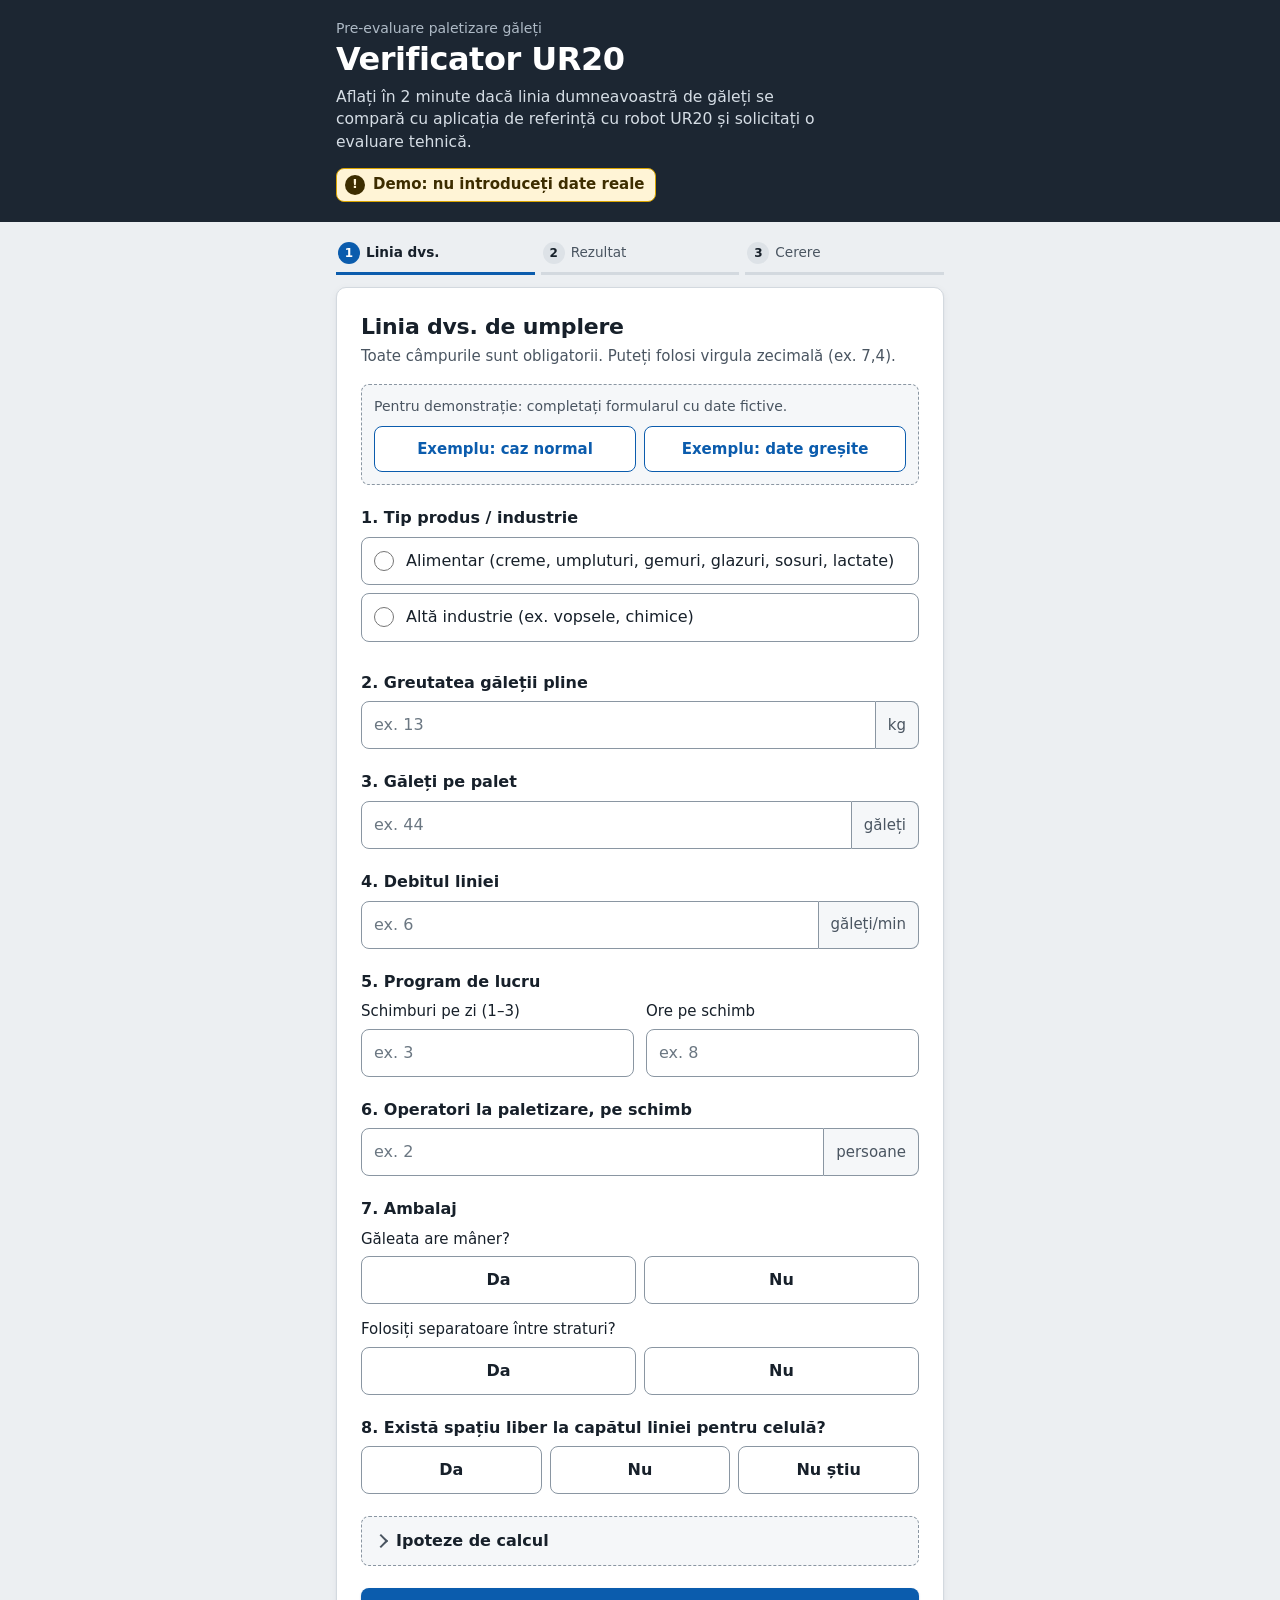
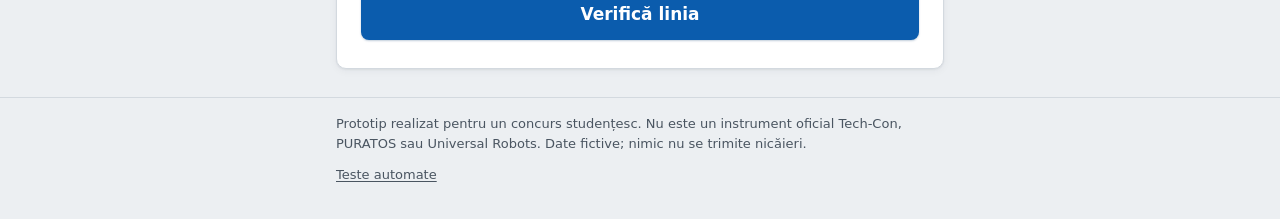
==== commit b1214b20: "Reparatii dupa testarea incrucisata (eticheta cerere, separator de mii, plural, nota de stocare) Co-" ====
--- a/index.html
+++ b/index.html
@@ -38,7 +38,7 @@
     <p class="indicatie">Toate câmpurile sunt obligatorii. Puteți folosi virgula zecimală (ex. 7,4).</p>
 
     <div id="zona-exemple" class="zona-exemple">
-      <p class="exemple-text" id="exemple-text">Pentru demonstrație: completează formularul cu date fictive.</p>
+      <p class="exemple-text" id="exemple-text">Pentru demonstrație: completați formularul cu date fictive.</p>
       <div class="exemple-butoane">
         <button type="button" class="btn btn-mic" id="btn-exemplu-normal" aria-describedby="exemple-text">Exemplu: caz normal</button>
         <button type="button" class="btn btn-mic" id="btn-exemplu-gresit" aria-describedby="exemple-text">Exemplu: date greșite</button>
@@ -217,6 +217,7 @@
   <!-- Confirmare: fișa de pre-evaluare -->
   <section id="ecran-confirmare" class="ecran" aria-labelledby="titlu-confirmare" hidden>
     <h2 id="titlu-confirmare" tabindex="-1">Fișa de pre-evaluare</h2>
+    <p id="nota-stocare" class="nota-stocare" role="status" hidden></p>
     <div id="fisa" class="fisa"></div>
     <div class="actiuni">
       <button type="button" class="btn btn-secundar" id="btn-completeaza" hidden>Completează datele</button>
--- a/style.css
+++ b/style.css
@@ -282,6 +282,11 @@
 .calificare-relevanta { background: var(--ok-fundal); border-color: var(--ok); box-shadow: inset 0 0 0 1px var(--ok); color: var(--ok); }
 .calificare-incompleta { background: var(--atentie-fundal); border-color: var(--atentie-linie); box-shadow: inset 0 0 0 1px var(--atentie-linie); color: var(--atentie); }
 .calificare-incompleta ul { color: var(--text); }
+.calificare-separata { background: var(--actiune-fundal); border-color: var(--actiune); box-shadow: inset 0 0 0 1px var(--actiune); color: var(--actiune); }
+.calificare-separata ul { color: var(--text); }
+.nota-stocare { display: flex; gap: 8px; align-items: flex-start; margin: 12px 0; padding: 10px 12px; border-radius: var(--raza-mica); background: var(--atentie-fundal); border: 1px solid var(--atentie-linie); color: var(--atentie); font-weight: 600; line-height: 1.4; }
+.nota-stocare[hidden] { display: none; }
+.nota-stocare .ico-mesaj { margin-top: 1px; }
 .alocare { background: var(--suprafata-2); border: 1px solid var(--linie); border-radius: var(--raza-mica); padding: 12px; margin: 12px 0; line-height: 1.45; }
 .alocare p { margin: 0; }
 .tabel-date { width: 100%; border-collapse: collapse; font-size: .9375rem; margin-top: 2px; font-variant-numeric: tabular-nums; }
